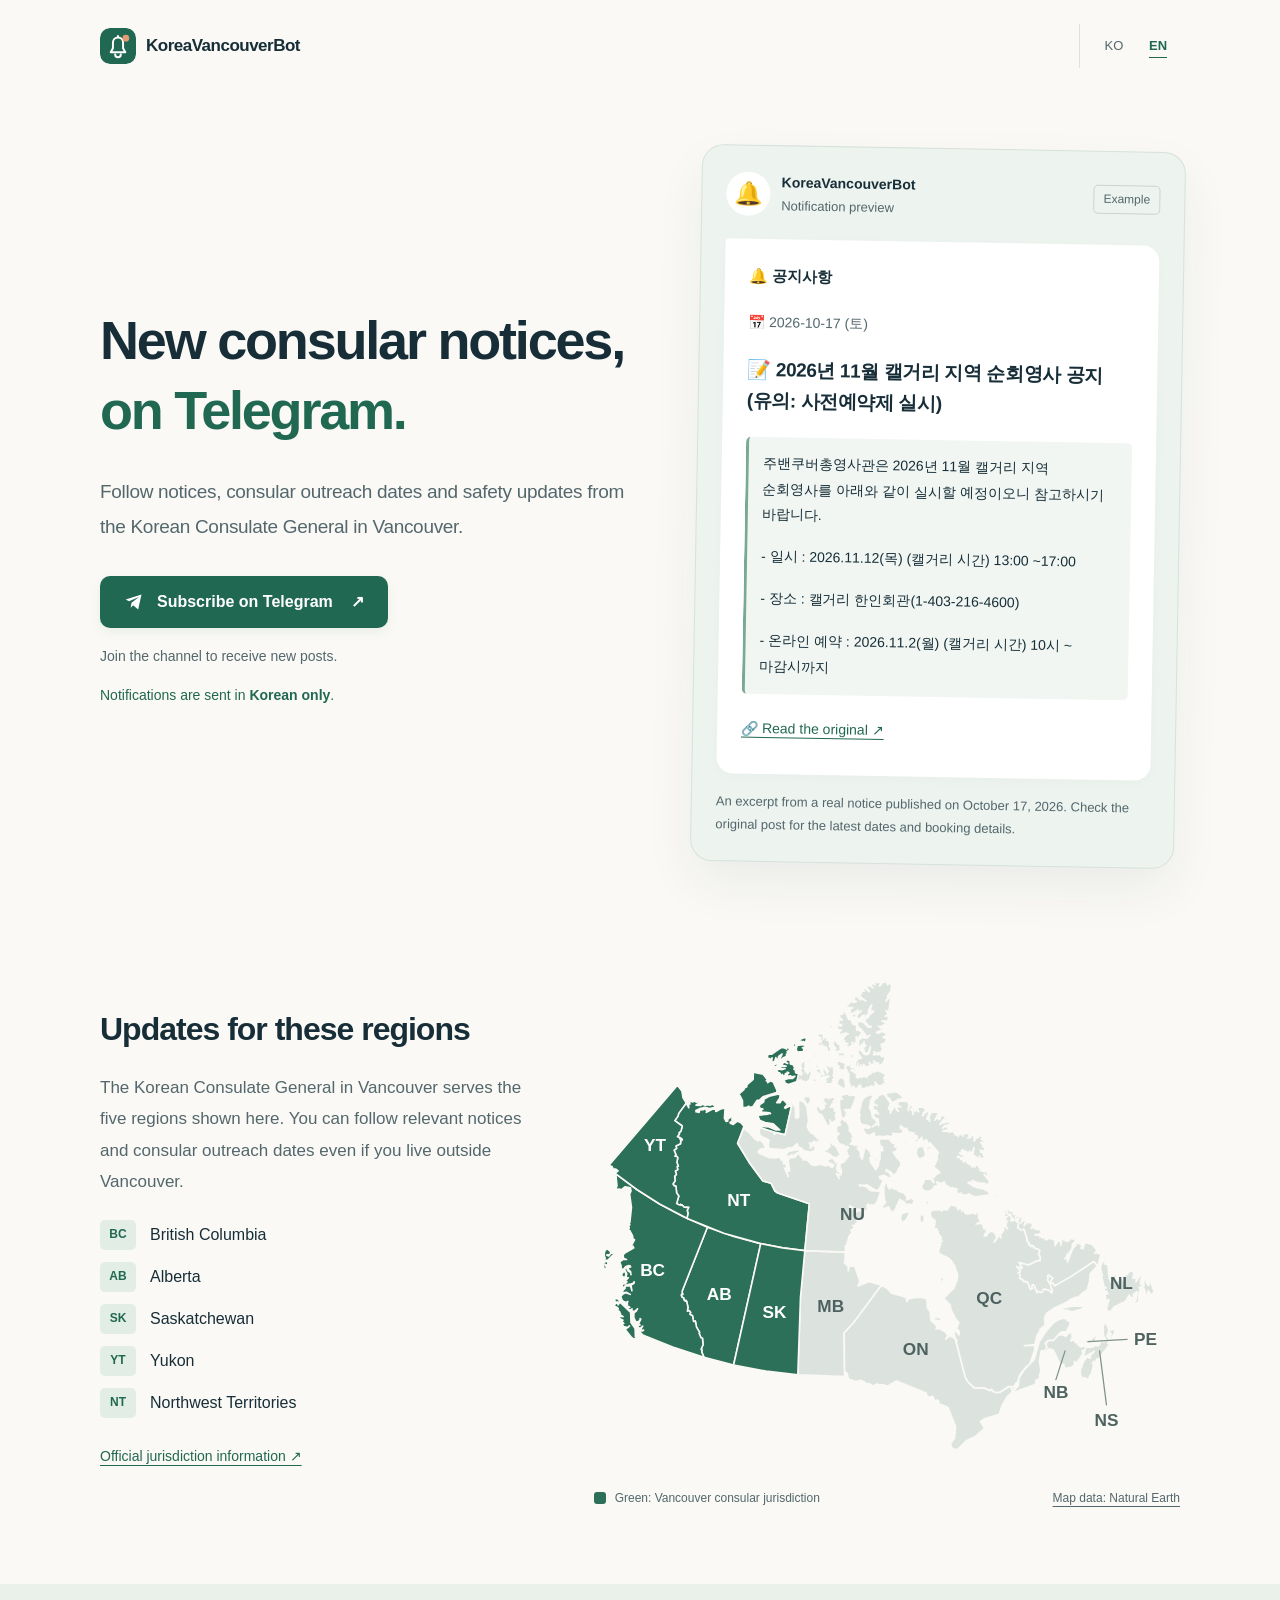
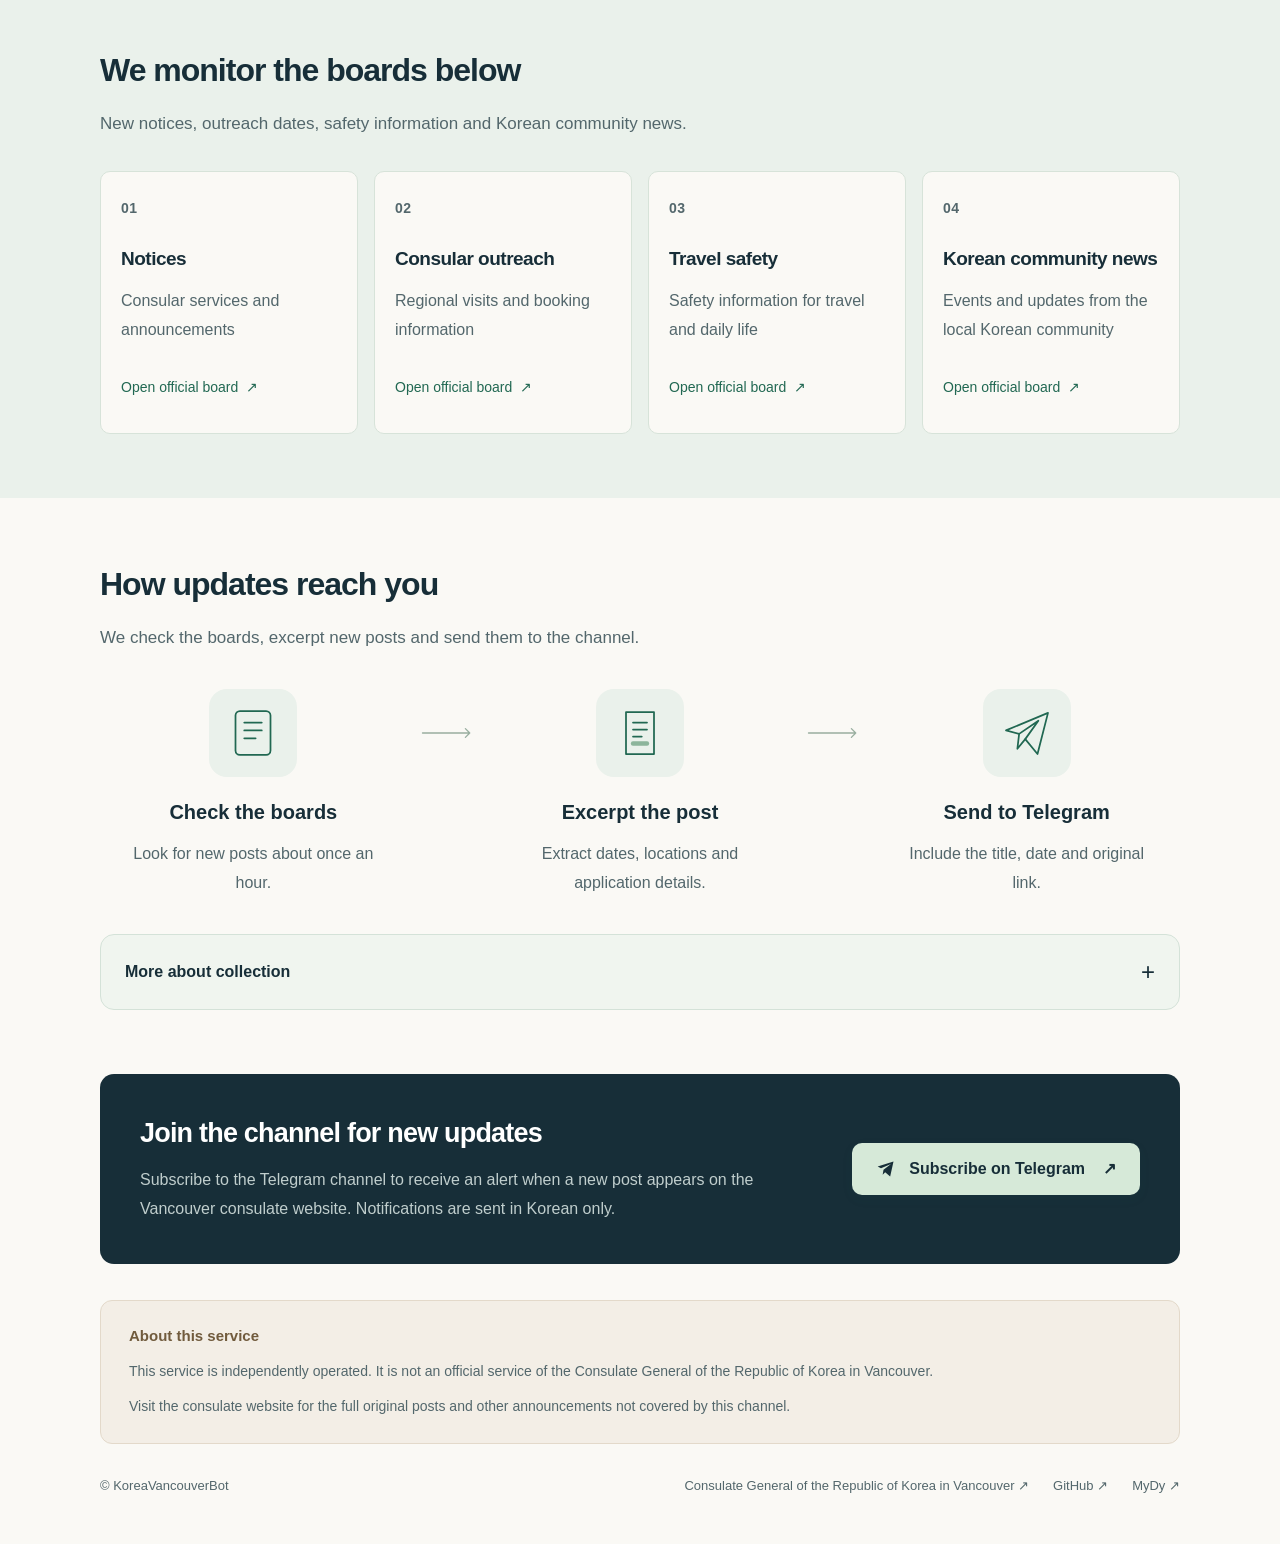
==== site/en/index.html @ 0f6793bf "Detect edited notices and publish bilingual site refresh" ====
<!doctype html>
<html lang="en">
<head>
  <meta charset="utf-8">
  <meta name="viewport" content="width=device-width, initial-scale=1">
  <meta name="theme-color" content="#faf9f5">
  <title>Korean Consulate Updates on Telegram | KoreaVancouverBot</title>
  <meta name="description" content="Follow new notices, consular outreach dates, safety updates and community news from the Korean Consulate General in Vancouver. Telegram notifications are available in Korean only.">
  <meta name="robots" content="index, follow, max-image-preview:large">
  <link rel="canonical" href="https://korvanbot.mydy.kr/en/">
  <link rel="alternate" hreflang="ko" href="https://korvanbot.mydy.kr/">
  <link rel="alternate" hreflang="en" href="https://korvanbot.mydy.kr/en/">
  <link rel="alternate" hreflang="x-default" href="https://korvanbot.mydy.kr/">
  <meta property="og:title" content="Korean Consulate Updates on Telegram | KoreaVancouverBot">
  <meta property="og:description" content="Follow new notices, consular outreach dates, safety updates and community news from the Korean Consulate General in Vancouver. Telegram notifications are available in Korean only.">
  <meta property="og:type" content="website">
  <meta property="og:site_name" content="KoreaVancouverBot">
  <meta property="og:locale" content="en_CA">
  <meta property="og:locale:alternate" content="ko_KR">
  <meta property="og:url" content="https://korvanbot.mydy.kr/en/">
  <meta property="og:image" content="https://korvanbot.mydy.kr/og.png">
  <meta property="og:image:secure_url" content="https://korvanbot.mydy.kr/og.png">
  <meta property="og:image:type" content="image/png">
  <meta property="og:image:width" content="1200">
  <meta property="og:image:height" content="630">
  <meta property="og:image:alt" content="KoreaVancouverBot — Telegram updates from the Korean Consulate General in Vancouver">
  <meta name="twitter:card" content="summary_large_image">
  <meta name="twitter:title" content="Korean Consulate Updates on Telegram | KoreaVancouverBot">
  <meta name="twitter:description" content="Follow new notices, consular outreach dates, safety updates and community news from the Korean Consulate General in Vancouver. Telegram notifications are available in Korean only.">
  <meta name="twitter:image" content="https://korvanbot.mydy.kr/og.png">
  <meta name="twitter:image:alt" content="KoreaVancouverBot Telegram notifications">
  <link rel="icon" href="../icon.svg" type="image/svg+xml">
  <script src="../site.js"></script>
  <link rel="stylesheet" href="../style.css">
  <script type="application/ld+json">{"@context": "https://schema.org", "@graph": [{"@type": "WebSite", "@id": "https://korvanbot.mydy.kr/#website", "url": "https://korvanbot.mydy.kr/", "name": "KoreaVancouverBot", "inLanguage": ["ko", "en"]}, {"@type": "WebPage", "@id": "https://korvanbot.mydy.kr/en/#webpage", "url": "https://korvanbot.mydy.kr/en/", "name": "Korean Consulate Updates on Telegram | KoreaVancouverBot", "description": "Follow new notices, consular outreach dates, safety updates and community news from the Korean Consulate General in Vancouver. Telegram notifications are available in Korean only.", "inLanguage": "en", "isPartOf": {"@id": "https://korvanbot.mydy.kr/#website"}, "primaryImageOfPage": {"@type": "ImageObject", "url": "https://korvanbot.mydy.kr/og.png", "width": 1200, "height": 630}}]}</script>
</head>
<body>
  <a class="skip" href="#main">Skip to content</a>
  <header class="header wrap"><a class="brand" href="#main"><img src="../icon.svg" alt="" width="36" height="36">KoreaVancouverBot</a><div class="language-switch" role="group" aria-label="Choose a language"><a href="../?lang=ko" lang="ko" hreflang="ko" aria-label="한국어" >KO</a><a href="../en/?lang=en" lang="en" hreflang="en" aria-label="English" aria-current="page">EN</a></div></header>
  <main id="main">
    <section class="hero wrap" aria-labelledby="hero-title">
      <div class="hero-copy"><h1 id="hero-title">New consular notices,<br><span>on Telegram.</span></h1><p class="lead">Follow notices, consular outreach dates and safety updates from the Korean Consulate General in Vancouver.</p><a class="button" href="https://t.me/korea_vancouver"><svg viewBox="0 0 24 24" aria-hidden="true"><path d="m21 3-4 18-6-5-3 3 1-6 9-7-12 5-4-2Z"/></svg>Subscribe on Telegram <span aria-hidden="true">↗</span></a><p class="small">Join the channel to receive new posts.</p><p class="language-note">Notifications are sent in <strong>Korean only</strong>.</p></div>
      <div class="preview-shell"><div class="preview-heading"><span class="channel-icon" aria-hidden="true">🔔</span><div><strong>KoreaVancouverBot</strong><span>Notification preview</span></div><span class="example-label">Example</span></div><article class="message" lang="ko" aria-label="한국어 알림 예시">
          <p class="board-label">🔔 공지사항</p><p class="message-date">📅 2026-10-17 (토)</p>
          <h2>📝 2026년 11월 캘거리 지역 순회영사 공지 (유의: 사전예약제 실시)</h2>
          <blockquote><p>주밴쿠버총영사관은 2026년 11월 캘거리 지역 순회영사를 아래와 같이 실시할 예정이오니 참고하시기 바랍니다.</p><p>- 일시 : 2026.11.12(목) (캘거리 시간) 13:00 ~17:00</p><p>- 장소 : 캘거리 한인회관(1-403-216-4600)</p><p>- 온라인 예약 : 2026.11.2(월) (캘거리 시간) 10시 ~ 마감시까지</p></blockquote>
          <a class="example-link" lang="en" href="https://www.mofa.go.kr/ca-vancouver-ko/brd/m_4585/view.do?seq=1347776&amp;page=1" target="_blank" rel="noopener noreferrer">🔗 Read the original ↗</a>
        </article><p class="preview-note">An excerpt from a real notice published on October 17, 2026. Check the original post for the latest dates and booking details.</p></div>
    </section>
    <section class="coverage wrap reveal" id="coverage" aria-labelledby="coverage-title"><div class="coverage-copy"><h2 id="coverage-title">Updates for these regions</h2><p>The Korean Consulate General in Vancouver serves the five regions shown here. You can follow relevant notices and consular outreach dates even if you live outside Vancouver.</p><ul class="region-list"><li><span class="region-code">BC</span><span>British Columbia</span></li><li><span class="region-code">AB</span><span>Alberta</span></li><li><span class="region-code">SK</span><span>Saskatchewan</span></li><li><span class="region-code">YT</span><span>Yukon</span></li><li><span class="region-code">NT</span><span>Northwest Territories</span></li></ul><a class="inline-link" href="https://www.mofa.go.kr/ca-ko/wpge/m_5340/contents.do" target="_blank" rel="noopener noreferrer">Official jurisdiction information ↗</a></div><figure class="coverage-map"><img src="canada-jurisdiction.svg" width="510" height="438" alt="Map of Canada highlighting British Columbia, Alberta, Saskatchewan, Yukon and Northwest Territories in green: the jurisdiction of the Korean Consulate General in Vancouver." loading="lazy"><figcaption><span class="map-legend"><span aria-hidden="true"></span>Green: Vancouver consular jurisdiction</span><a href="https://www.naturalearthdata.com/" target="_blank" rel="noopener noreferrer">Map data: Natural Earth</a></figcaption></figure></section>
    <section class="boards-section" id="boards" aria-labelledby="boards-title"><div class="wrap"><div class="section-heading"><h2 id="boards-title">We monitor the boards below</h2><p>New notices, outreach dates, safety information and Korean community news.</p></div><div class="board-grid"><a class="board-card reveal" href="https://www.mofa.go.kr/ca-vancouver-ko/brd/m_4585/list.do" target="_blank" rel="noopener noreferrer"><span class="card-number" aria-hidden="true">01</span><h3>Notices</h3><p>Consular services and announcements</p><span class="source-label">Open official board <span aria-hidden="true">↗</span></span></a><a class="board-card reveal" href="https://www.mofa.go.kr/ca-vancouver-ko/brd/m_20174/list.do" target="_blank" rel="noopener noreferrer"><span class="card-number" aria-hidden="true">02</span><h3>Consular outreach</h3><p>Regional visits and booking information</p><span class="source-label">Open official board <span aria-hidden="true">↗</span></span></a><a class="board-card reveal" href="https://www.mofa.go.kr/ca-vancouver-ko/brd/m_27536/list.do" target="_blank" rel="noopener noreferrer"><span class="card-number" aria-hidden="true">03</span><h3>Travel safety</h3><p>Safety information for travel and daily life</p><span class="source-label">Open official board <span aria-hidden="true">↗</span></span></a><a class="board-card reveal" href="https://www.mofa.go.kr/ca-vancouver-ko/brd/m_24795/list.do" target="_blank" rel="noopener noreferrer"><span class="card-number" aria-hidden="true">04</span><h3>Korean community news</h3><p>Events and updates from the local Korean community</p><span class="source-label">Open official board <span aria-hidden="true">↗</span></span></a></div></div></section>
    <section class="how wrap reveal" aria-labelledby="how-title"><div class="section-heading"><h2 id="how-title">How updates reach you</h2><p>We check the boards, excerpt new posts and send them to the channel.</p></div><div class="process-track"><article class="flow-step"><svg viewBox="0 0 64 64" aria-hidden="true"><rect x="12" y="7" width="40" height="50" rx="5"/><path d="M22 20h20M22 29h20M22 38h13"/></svg><h3>Check the boards</h3><p>Look for new posts about once an hour.</p></article><div class="flow-connector" aria-hidden="true"><svg viewBox="0 0 64 20"><path d="M4 10h54m-5-5 5 5-5 5"/><circle class="flow-bead" cx="4" cy="10" r="3"/></svg></div><article class="flow-step"><svg viewBox="0 0 64 64" aria-hidden="true"><path d="M16 8h32v48H16zM24 20h16M24 28h16M24 36h10"/><path class="highlight-stroke" d="M24 44h16"/></svg><h3>Excerpt the post</h3><p>Extract dates, locations and application details.</p></article><div class="flow-connector" aria-hidden="true"><svg viewBox="0 0 64 20"><path d="M4 10h54m-5-5 5 5-5 5"/><circle class="flow-bead" cx="4" cy="10" r="3"/></svg></div><article class="flow-step"><svg viewBox="0 0 64 64" aria-hidden="true"><path d="m8 29 48-20-12 47-14-17-9 11 2-17Z"/><path d="m23 33 22-15-15 21"/></svg><h3>Send to Telegram</h3><p>Include the title, date and original link.</p></article></div><details class="technical-details"><summary>More about collection<span aria-hidden="true">+</span></summary><div class="technical-content"><div class="collection-overview"><section><span class="detail-label">Sources</span><h3>Official boards and RSS</h3><p>We check the three most recent pages of each board and also read the Notices RSS feed to find new posts.</p></section><section><span class="detail-label">Notification content</span><h3>Up to 320 characters from the original</h3><p>We excerpt the opening paragraph and details about dates, locations and applications. If those details are absent, we use the first two paragraphs. We do not rewrite the content with AI.</p></section></div><section class="source-panel"><h3>Pages we read</h3><p>We find new posts at the addresses below, then read each post’s original page.</p><ul class="source-list"><li><span class="source-type">HTML</span><a href="https://overseas.mofa.go.kr/ca-vancouver-ko/brd/m_4585/list.do" target="_blank" rel="noopener noreferrer"><strong>Notices <span aria-hidden="true">↗</span></strong><span class="source-url">https://overseas.mofa.go.kr/ca-vancouver-ko/brd/m_4585/list.do</span></a></li><li><span class="source-type">HTML</span><a href="https://overseas.mofa.go.kr/ca-vancouver-ko/brd/m_20174/list.do" target="_blank" rel="noopener noreferrer"><strong>Consular outreach <span aria-hidden="true">↗</span></strong><span class="source-url">https://overseas.mofa.go.kr/ca-vancouver-ko/brd/m_20174/list.do</span></a></li><li><span class="source-type">HTML</span><a href="https://overseas.mofa.go.kr/ca-vancouver-ko/brd/m_27536/list.do" target="_blank" rel="noopener noreferrer"><strong>Travel safety <span aria-hidden="true">↗</span></strong><span class="source-url">https://overseas.mofa.go.kr/ca-vancouver-ko/brd/m_27536/list.do</span></a></li><li><span class="source-type">HTML</span><a href="https://overseas.mofa.go.kr/ca-vancouver-ko/brd/m_24795/list.do" target="_blank" rel="noopener noreferrer"><strong>Korean community news <span aria-hidden="true">↗</span></strong><span class="source-url">https://overseas.mofa.go.kr/ca-vancouver-ko/brd/m_24795/list.do</span></a></li><li><span class="source-type">RSS</span><a href="https://overseas.mofa.go.kr/ca-vancouver-ko/brd/rss.do?brdId=4004" target="_blank" rel="noopener noreferrer"><strong>Notices RSS <span aria-hidden="true">↗</span></strong><span class="source-url">https://overseas.mofa.go.kr/ca-vancouver-ko/brd/rss.do?brdId=4004</span></a></li></ul><p class="source-footnote">Original post URL format: <code>…/brd/boardID/view.do?seq=postID</code></p></section><section class="delivery-notes"><h3>About your notifications</h3><dl><div><dt>New and edited posts</dt><dd>Existing posts are not sent when monitoring begins. We then notify you of new posts and send a separate “📝 게시글 수정” alert when a title or body changes. The first edit check saves the current content as a baseline.</dd></div><div><dt>If something fails</dt><dd>If we cannot collect a post or send an alert, we try again during the next monitoring cycle.</dd></div><div><dt>Check frequency</dt><dd>We wait 60 minutes after completing each check. Posts in the recent lists are checked for edits every cycle; saved posts outside those lists are checked once a day. Notifications may arrive after the original publication time. Connection failures or changes to the official website can delay alerts or cause missed posts.</dd></div><div><dt>Images and attachments</dt><dd>We do not read text inside images or attached PDF/document files. We cannot detect file content replaced at the same URL or changes in the separate attachments section. For image-only posts, we send a reminder to open the original. Please check the original for full details.</dd></div></dl></section><a class="inline-link" href="https://github.com/yoobato/mydy-korvanbot" target="_blank" rel="noopener noreferrer">View the code and documentation ↗</a></div></details></section>
    <section class="cta wrap"><div><h2>Join the channel for new updates</h2><p>Subscribe to the Telegram channel to receive an alert when a new post appears on the Vancouver consulate website. Notifications are sent in Korean only.</p></div><a class="button" href="https://t.me/korea_vancouver"><svg viewBox="0 0 24 24" aria-hidden="true"><path d="m21 3-4 18-6-5-3 3 1-6 9-7-12 5-4-2Z"/></svg>Subscribe on Telegram <span aria-hidden="true">↗</span></a></section>
  </main>
  <footer class="wrap"><aside class="service-disclaimer" aria-labelledby="service-notice-title"><h2 id="service-notice-title">About this service</h2><p>This service is independently operated. It is not an official service of the Consulate General of the Republic of Korea in Vancouver.</p><p>Visit the consulate website for the full original posts and other announcements not covered by this channel.</p></aside><div class="footer-bottom"><p>© KoreaVancouverBot</p><nav aria-label="Related links"><a href="https://www.mofa.go.kr/ca-vancouver-ko/index.do" target="_blank" rel="noopener noreferrer">Consulate General of the Republic of Korea in <span class="link-tail">Vancouver <span aria-hidden="true">↗</span></span></a><a href="https://github.com/yoobato/mydy-korvanbot" target="_blank" rel="noopener noreferrer">GitHub <span aria-hidden="true">↗</span></a><a href="https://mydy.kr/" target="_blank" rel="noopener noreferrer">MyDy <span aria-hidden="true">↗</span></a></nav></div></footer>
</body>
</html>
---- site/style.css ----
:root {
  color-scheme: light;
  --ink: #172e38;
  --muted: #53676c;
  --paper: #faf9f5;
  --green: #216852;
  --line: #dce2dd;
  --mint: #eaf1eb;
}
* { box-sizing: border-box; }
html { scroll-behavior: smooth; scroll-padding-top: 28px; }
body { margin: 0; background: var(--paper); color: var(--ink); font-family: -apple-system, BlinkMacSystemFont, "Apple SD Gothic Neo", "Segoe UI", sans-serif; font-size: 17px; line-height: 1.75; word-break: keep-all; -webkit-font-smoothing: antialiased; }
a { color: inherit; text-underline-offset: 4px; }
a:focus-visible, summary:focus-visible { outline: 3px solid #247d62; outline-offset: 5px; }
.wrap { max-width: 1160px; margin-inline: auto; padding-inline: 40px; }
.skip { position: absolute; top: -100px; left: 16px; z-index: 10; background: #fff; padding: 12px; }
.skip:focus { top: 12px; }
.header { display: grid; grid-template-columns: 1fr auto; gap: 24px; align-items: center; padding-block: 24px; }
.brand { display: inline-flex; align-items: center; gap: 10px; min-height: 44px; text-decoration: none; font-size: 17px; font-weight: 700; letter-spacing: -.5px; }
.brand img { border-radius: 10px; }
.language-switch { display: flex; align-items: center; border-left: 1px solid var(--line); padding-left: 12px; }
.language-switch a { display: inline-flex; align-items: center; justify-content: center; min-width: 44px; min-height: 44px; font-size: 13px; font-weight: 500; text-decoration: none; color: var(--muted); }
.language-switch a[aria-current] { color: var(--green); text-decoration: underline; text-underline-offset: 7px; font-weight: 700; }
.language-switch a:hover { text-decoration: underline; }
.hero { display: grid; grid-template-columns: 1.1fr 1fr; gap: 64px; align-items: center; padding-top: 56px; padding-bottom: 72px; }
h1 { font-size: clamp(42px, 4.5vw, 54px); letter-spacing: -2.2px; line-height: 1.3; margin: 0 0 28px; font-weight: 750; }
h1 span { color: var(--green); }
.lead { font-size: 19px; line-height: 1.85; color: var(--muted); margin: 0 0 32px; letter-spacing: -.3px; }
.button { display: inline-flex; align-items: center; justify-content: center; min-height: 52px; gap: 13px; background: var(--green); color: #fff; border-radius: 10px; padding: 14px 24px; text-decoration: none; font-size: 16px; line-height: 1.5; font-weight: 650; box-shadow: 0 4px 12px #21685212; transition: background .2s, transform .2s; }
.button:hover { background: #174e3d; transform: translateY(-2px); }
.button svg { width: 20px; height: 20px; fill: #fff; flex-shrink: 0; }
.button > span { margin-left: 5px; }
.small { color: var(--muted); font-size: 14px; line-height: 1.8; margin: 16px 0 0; }
.language-note { color: var(--green); font-size: 14px; margin: 14px 0 0; }
.preview-shell { border: 1px solid #d6e2db; background: #edf3ee; border-radius: 22px; padding: 24px; box-shadow: 0 22px 50px #172e3810; transform: rotate(1deg); }
.preview-heading { display: flex; align-items: center; gap: 11px; margin-bottom: 22px; font-size: 14px; }
.channel-icon { display: grid; place-items: center; width: 44px; height: 44px; border-radius: 50%; background: #fff; font-size: 23px; flex-shrink: 0; }
.preview-heading strong { display: block; font-size: 14px; font-weight: 650; }
.preview-heading div > span { display: block; color: var(--muted); font-size: 13px; }
.example-label { margin-left: auto; border: 1px solid #c9d6cd; padding: 3px 9px; border-radius: 5px; color: var(--muted); font-size: 12px; white-space: nowrap; }
.message { background: #fff; border-radius: 4px 16px 16px 16px; padding: 24px; box-shadow: 0 3px 12px #172e3806; }
.message p { margin: 0; }
.board-label { font-size: 15px; font-weight: 700; }
.message .message-date { font-size: 14px; color: var(--muted); margin-top: 20px; }
.message h2 { font-size: 19px; line-height: 1.65; letter-spacing: -.4px; margin: 20px 0; }
.message blockquote { border-left: 3px solid #79a894; background: #f1f6f2; border-radius: 5px; padding: 14px; margin: 0 0 12px; font-size: 14px; line-height: 1.85; overflow-wrap: anywhere; }
.message blockquote p + p { margin-top: 16px; }
.example-link { display: inline-flex; align-items: center; min-height: 44px; font-size: 14px; color: var(--green); }
.preview-note { font-size: 13px; color: var(--muted); line-height: 1.8; margin: 16px 0 0; }
h2 { font-size: 32px; line-height: 1.4; font-weight: 700; letter-spacing: -1px; }
.inline-link { display: inline-flex; align-items: center; min-height: 44px; font-size: 14px; color: var(--green); }
.coverage { display: grid; grid-template-columns: .95fr 1.25fr; gap: 48px; align-items: center; padding-top: 28px; padding-bottom: 64px; }
.coverage h2 { margin: 0 0 20px; }
.coverage-copy > p { margin: 0 0 22px; font-size: 17px; color: var(--muted); line-height: 1.85; }
.region-list { display: grid; grid-template-columns: 1fr; gap: 12px; list-style: none; padding: 0; margin: 0 0 16px; }
.region-list li { display: flex; align-items: center; gap: 14px; font-size: 16px; }
.region-code { display: inline-flex; align-items: center; justify-content: center; width: 36px; min-height: 30px; flex-shrink: 0; border-radius: 5px; background: #e2eee5; color: var(--green); font-size: 12px; font-weight: 700; }
.coverage-map { margin: 0; min-width: 0; }
.coverage-map img { width: 100%; height: auto; display: block; }
.coverage-map figcaption { display: flex; flex-wrap: wrap; align-items: center; justify-content: space-between; gap: 8px 16px; padding-top: 8px; color: var(--muted); font-size: 12px; }
.coverage-map figcaption a { display: inline-flex; align-items: center; min-height: 44px; }
.map-legend { display: inline-flex; align-items: center; gap: 9px; }
.map-legend > span { display: inline-block; width: 12px; height: 12px; border-radius: 3px; background: #2d7059; }
.boards-section { background: var(--mint); padding-block: 64px; }
.section-heading h2 { margin: 0 0 16px; }
.section-heading > p { font-size: 17px; color: var(--muted); margin: 0; }
.board-grid { display: grid; grid-template-columns: repeat(4, minmax(0, 1fr)); gap: 16px; margin-top: 32px; }
.board-card { padding: 24px 20px; background: var(--paper); border: 1px solid #d7e3d9; border-radius: 10px; text-decoration: none; display: flex; flex-direction: column; min-width: 0; transition: transform .2s, border-color .2s; }
.board-card:hover { transform: translateY(-3px); border-color: #7fa58d; }
.card-number { font-size: 14px; letter-spacing: .5px; font-weight: 600; color: var(--muted); }
.board-card h3 { font-size: 19px; font-weight: 650; margin: 24px 0 12px; letter-spacing: -.5px; line-height: 1.55; }
.board-card p { font-size: 16px; color: var(--muted); line-height: 1.85; margin: 0 0 20px; }
.source-label { display: inline-flex; align-items: center; gap: 8px; min-height: 44px; color: var(--green); font-size: 14px; margin-top: auto; }
.how { padding-top: 64px; padding-bottom: 64px; }
.process-track { display: grid; grid-template-columns: 1fr 56px 1fr 56px 1fr; gap: 12px; align-items: start; margin-top: 36px; }
.flow-step { text-align: center; min-width: 0; }
.flow-step > svg { display: block; width: 88px; height: 88px; padding: 16px; border-radius: 18px; background: var(--mint); margin: 0 auto 20px; fill: none; stroke: var(--green); stroke-width: 2; stroke-linecap: round; stroke-linejoin: round; }
.highlight-stroke { stroke-width: 5; stroke: #8cb59b; }
.flow-step h3 { margin: 0 0 12px; font-size: 20px; line-height: 1.5; font-weight: 650; }
.flow-step p { margin: 0 auto; max-width: 260px; color: var(--muted); font-size: 16px; line-height: 1.85; }
.flow-connector { padding-top: 34px; }
.flow-connector svg { display: block; width: 56px; height: 20px; fill: none; stroke: #99afa0; stroke-width: 1.5; stroke-linecap: round; stroke-linejoin: round; }
.flow-bead { fill: var(--green); stroke: none; opacity: 0; }
.how.is-visible .flow-bead { animation: carry 1.6s ease-in-out 2; }
.how.is-visible .flow-connector:nth-child(4) .flow-bead { animation-delay: .5s; }
@keyframes carry { 0% { opacity: 0; transform: translateX(0); } 15% { opacity: 1; } 85% { opacity: 1; } 100% { opacity: 0; transform: translateX(50px); } }
.technical-details { margin-top: 36px; border: 1px solid #d4e2d8; border-radius: 14px; background: #f0f5ef; }
summary { display: flex; align-items: center; justify-content: space-between; gap: 24px; min-height: 64px; padding: 16px 24px; font-size: 16px; font-weight: 600; cursor: pointer; list-style: none; border-radius: 14px; }
summary:hover { background: #e7efe5; }
summary:focus-visible { outline-offset: 3px; }
summary::-webkit-details-marker { display: none; }
summary > span { font-size: 24px; font-weight: 300; transition: transform .24s ease; }
details[open] summary > span { transform: rotate(45deg); }
details[open].technical-details > summary { border-radius: 14px 14px 0 0; }
.technical-content { padding: 8px 24px 24px; }
.collection-overview { display: grid; grid-template-columns: 1fr 1fr; gap: 16px; margin-bottom: 24px; }
.collection-overview > section { padding: 24px; background: var(--paper); border: 1px solid #dce6dd; border-radius: 10px; }
.detail-label { display: block; color: var(--green); font-size: 13px; font-weight: 600; margin-bottom: 10px; }
.technical-content h3 { font-size: 19px; line-height: 1.5; letter-spacing: -.4px; margin: 0 0 12px; font-weight: 650; }
.technical-content p { color: var(--muted); font-size: 16px; line-height: 1.85; margin: 0; }
.source-panel { background: #fff; border: 1px solid #dce6dd; border-radius: 10px; padding: 24px; margin-bottom: 24px; }
.source-panel > p { margin-bottom: 20px; }
.source-list { padding: 0; margin: 0; list-style: none; }
.source-list li { display: grid; grid-template-columns: 48px minmax(0, 1fr); gap: 16px; align-items: start; padding: 16px 0; border-top: 1px solid var(--line); }
.source-type { display: inline-flex; align-items: center; justify-content: center; min-height: 30px; margin-top: 3px; background: var(--mint); color: var(--green); border-radius: 5px; font-size: 12px; font-weight: 600; }
.source-list a { display: flex; flex-direction: column; min-height: 44px; gap: 5px; text-decoration: none; min-width: 0; }
.source-list strong { font-size: 16px; font-weight: 600; color: var(--ink); }
.source-list a:hover strong { color: var(--green); text-decoration: underline; text-underline-offset: 4px; }
.source-url { font-size: 13px; color: var(--muted); overflow-wrap: anywhere; word-break: break-word; line-height: 1.8; }
.source-panel .source-footnote { margin: 16px 0 0; padding-top: 16px; border-top: 1px solid var(--line); font-size: 13px; }
.source-footnote code { display: inline; font-size: 12px; overflow-wrap: anywhere; word-break: break-word; }
.delivery-notes { padding: 0 8px; }
.delivery-notes dl { margin: 0; }
.delivery-notes dl > div { display: grid; grid-template-columns: 150px minmax(0, 1fr); gap: 24px; padding-block: 18px; border-bottom: 1px solid #d9e5db; }
.delivery-notes dl > div:last-child { border-bottom: 0; }
.delivery-notes dt { font-size: 15px; font-weight: 600; line-height: 1.85; }
.delivery-notes dd { margin: 0; color: var(--muted); font-size: 15px; line-height: 1.85; }
.technical-content > .inline-link { margin: 12px 8px 0; }
.cta { display: flex; align-items: center; justify-content: space-between; gap: 32px; background: var(--ink); border-radius: 14px; color: #fff; padding-block: 40px; max-width: 1080px; }
.cta h2 { font-size: 27px; line-height: 1.45; letter-spacing: -.8px; margin: 0 0 12px; }
.cta p { color: #c0cecd; font-size: 16px; line-height: 1.85; margin: 0; }
.cta .button { background: #d6e9d8; color: var(--ink); flex-shrink: 0; }
.cta .button:hover { background: #e7f3e9; }
.cta .button svg { fill: var(--ink); }
footer { display: block; padding-block: 36px; color: var(--muted); }
.service-disclaimer { padding: 24px 28px; background: #f3eee6; border: 1px solid #e3d9ca; border-radius: 12px; }
.service-disclaimer h2 { margin: 0 0 12px; color: #715b3d; font-size: 15px; letter-spacing: 0; font-weight: 650; }
.service-disclaimer p { margin: 0; max-width: 960px; font-size: 14px; line-height: 1.9; }
.service-disclaimer p + p { margin-top: 8px; }
.footer-bottom { display: flex; align-items: center; justify-content: space-between; gap: 24px; margin-top: 20px; }
.footer-bottom > p { font-size: 13px; margin: 0; }
footer nav { display: flex; flex-wrap: wrap; gap: 8px 24px; justify-content: flex-end; }
footer nav a { display: inline-block; min-height: 44px; padding-block: 10px; font-size: 13px; line-height: 1.8; text-decoration: none; }
.link-tail { white-space: nowrap; }
footer nav a:hover { text-decoration: underline; }
.enhanced-motion .reveal { transition: opacity .6s ease, transform .6s ease; }
.enhanced-motion .reveal:not(.is-visible) { opacity: 0; transform: translateY(16px); }
.enhanced-motion .board-card.is-visible:hover { transform: translateY(-3px); }
@media (max-width: 1050px) {
  .wrap { padding-inline: 28px; }
  .header { gap: 16px; }
  .brand { font-size: 16px; }
  .hero { gap: 36px; }
  h1 { font-size: 46px; }
  .preview-shell { padding: 20px; }
  .message { padding: 20px; }
  .coverage { gap: 28px; }
  .board-grid { grid-template-columns: repeat(2, minmax(0, 1fr)); }
  .board-card { padding: 24px; }
  .board-card h3 { margin-top: 20px; }
  .cta { margin-inline: 28px; }
}
@media (max-width: 800px) {
  .header { grid-template-columns: 1fr auto; gap: 8px 16px; padding-block: 16px 8px; }
  .language-switch { grid-column: 2; grid-row: 1; }
  .hero { grid-template-columns: 1fr; gap: 40px; padding-top: 32px; padding-bottom: 52px; }
  h1 { font-size: 46px; }
  .hero-copy { max-width: 620px; }
  .lead br { display: none; }
  .preview-shell { transform: none; max-width: 550px; width: 100%; justify-self: center; }
  .coverage { grid-template-columns: 1fr; gap: 24px; padding-top: 8px; padding-bottom: 44px; }
  .region-list { grid-template-columns: repeat(2, minmax(0, 1fr)); gap: 14px 20px; }
  .coverage-map { max-width: 650px; }
  .process-track { grid-template-columns: 1fr; gap: 12px; margin-top: 28px; }
  .flow-step > svg { width: 76px; height: 76px; margin-bottom: 16px; }
  .flow-step p { max-width: 420px; }
  .flow-connector { padding-top: 0; height: 44px; display: grid; place-items: center; }
  .flow-connector svg { transform: rotate(90deg); }
  .how { padding-block: 48px; }
  .cta { flex-direction: column; align-items: flex-start; gap: 24px; }
  .footer-bottom { flex-direction: column; align-items: flex-start; gap: 8px; }
  .delivery-notes dl > div { grid-template-columns: 1fr; gap: 8px; }
  .collection-overview { grid-template-columns: 1fr; }
  footer nav { justify-content: flex-start; }
}
@media (max-width: 480px) {
  .wrap { padding-inline: 20px; }
  .brand { font-size: 15px; gap: 8px; }
  .brand img { width: 30px; height: 30px; }
  .language-switch { padding-left: 0; border-left: 0; }
  .language-switch a { min-width: 44px; }
  h1 { font-size: 40px; letter-spacing: -1.5px; }
  .lead { font-size: 18px; }
  .button { padding-inline: 20px; font-size: 16px; }
  .preview-shell { padding: 16px; }
  .preview-heading { gap: 8px; }
  .channel-icon { width: 36px; height: 36px; font-size: 20px; }
  .preview-heading strong { font-size: 13px; }
  .preview-heading div > span { font-size: 12px; }
  .example-label { padding: 3px 6px; font-size: 11px; }
  .message { padding: 20px 16px; }
  .message h2 { font-size: 18px; }
  .message blockquote { font-size: 14px; padding: 12px; }
  h2 { font-size: 28px; }
  .coverage-copy > p, .section-heading > p { font-size: 16px; }
  .region-list { grid-template-columns: 1fr; }
  .coverage-map figcaption { font-size: 12px; }
  .technical-details > summary { padding-inline: 16px; }
  .technical-content { padding-inline: 16px; }
  .collection-overview > section, .source-panel { padding: 20px 16px; }
  .source-list li { grid-template-columns: 40px minmax(0, 1fr); gap: 12px; }
  .delivery-notes { padding: 0; }
  .technical-content > .inline-link { margin-inline: 0; }
  .service-disclaimer { padding: 20px; }
  .service-disclaimer p { font-size: 14px; }
  footer { padding-block: 24px; }
  .footer-bottom { margin-top: 16px; gap: 4px; }
  footer nav { display: flex; width: 100%; flex-wrap: wrap; justify-content: flex-start; gap: 0 24px; }
  footer nav a:first-child { flex-basis: 100%; }
  .boards-section { padding-block: 44px; }
  .board-grid { gap: 12px; }
  .board-card { padding: 20px 16px; }
  .board-card h3 { font-size: 18px; }
  .board-card p { font-size: 15px; }
  .source-label { font-size: 13px; }
  .cta { margin-inline: 20px; padding-block: 28px; }
  .cta h2 { font-size: 24px; }
}
@media (max-width: 360px) {
  .brand { font-size: 14px; gap: 6px; }
  .header { column-gap: 4px; }
  .language-switch a { min-width: 44px; }
  h1 { font-size: 36px; }
  .board-grid { grid-template-columns: 1fr; }
  .example-label { font-size: 10px; padding-inline: 4px; }
}
@media (prefers-reduced-motion: reduce) {
  html { scroll-behavior: auto; }
  *, *::before, *::after { animation: none !important; transition: none !important; }
  .enhanced-motion .reveal { opacity: 1 !important; transform: none !important; }
}
@media (forced-colors: active) {
  .button, .region-code { border: 1px solid ButtonText; }
  .map-legend > span { border: 1px solid CanvasText; }
}
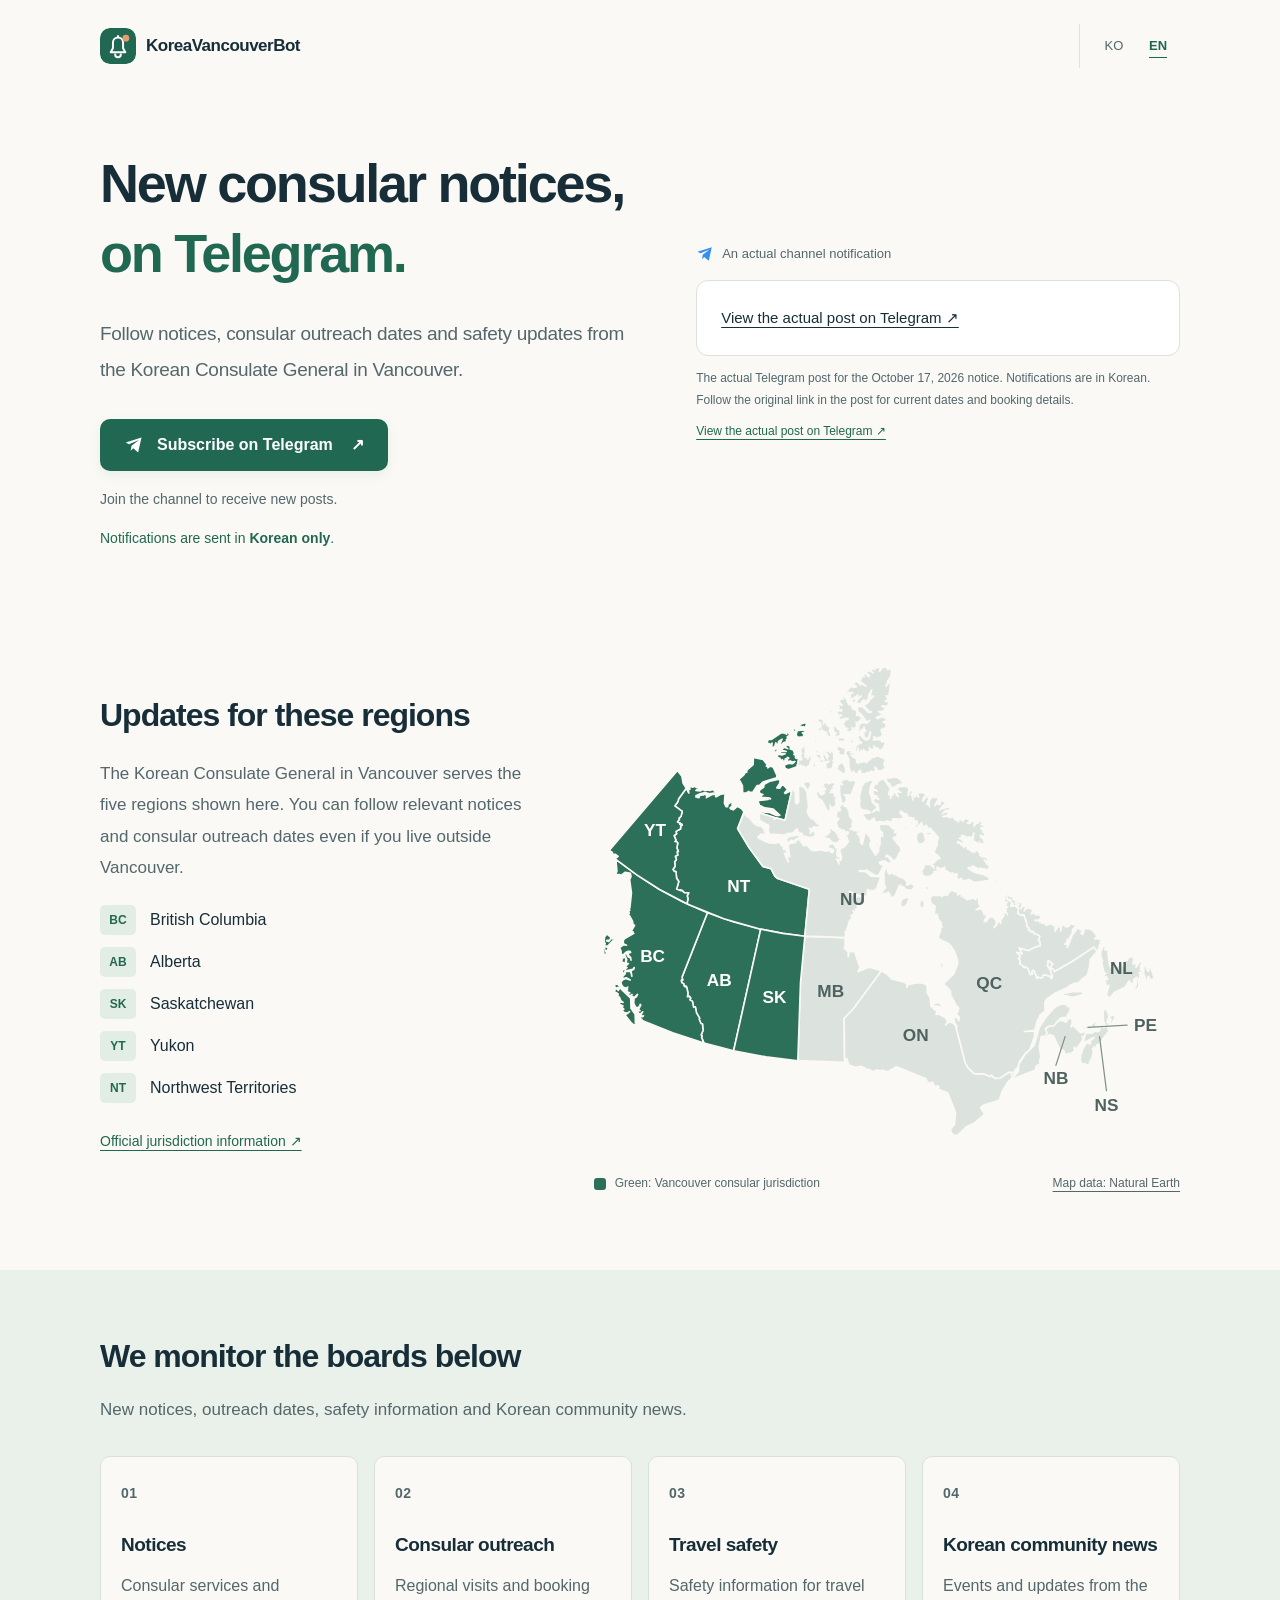
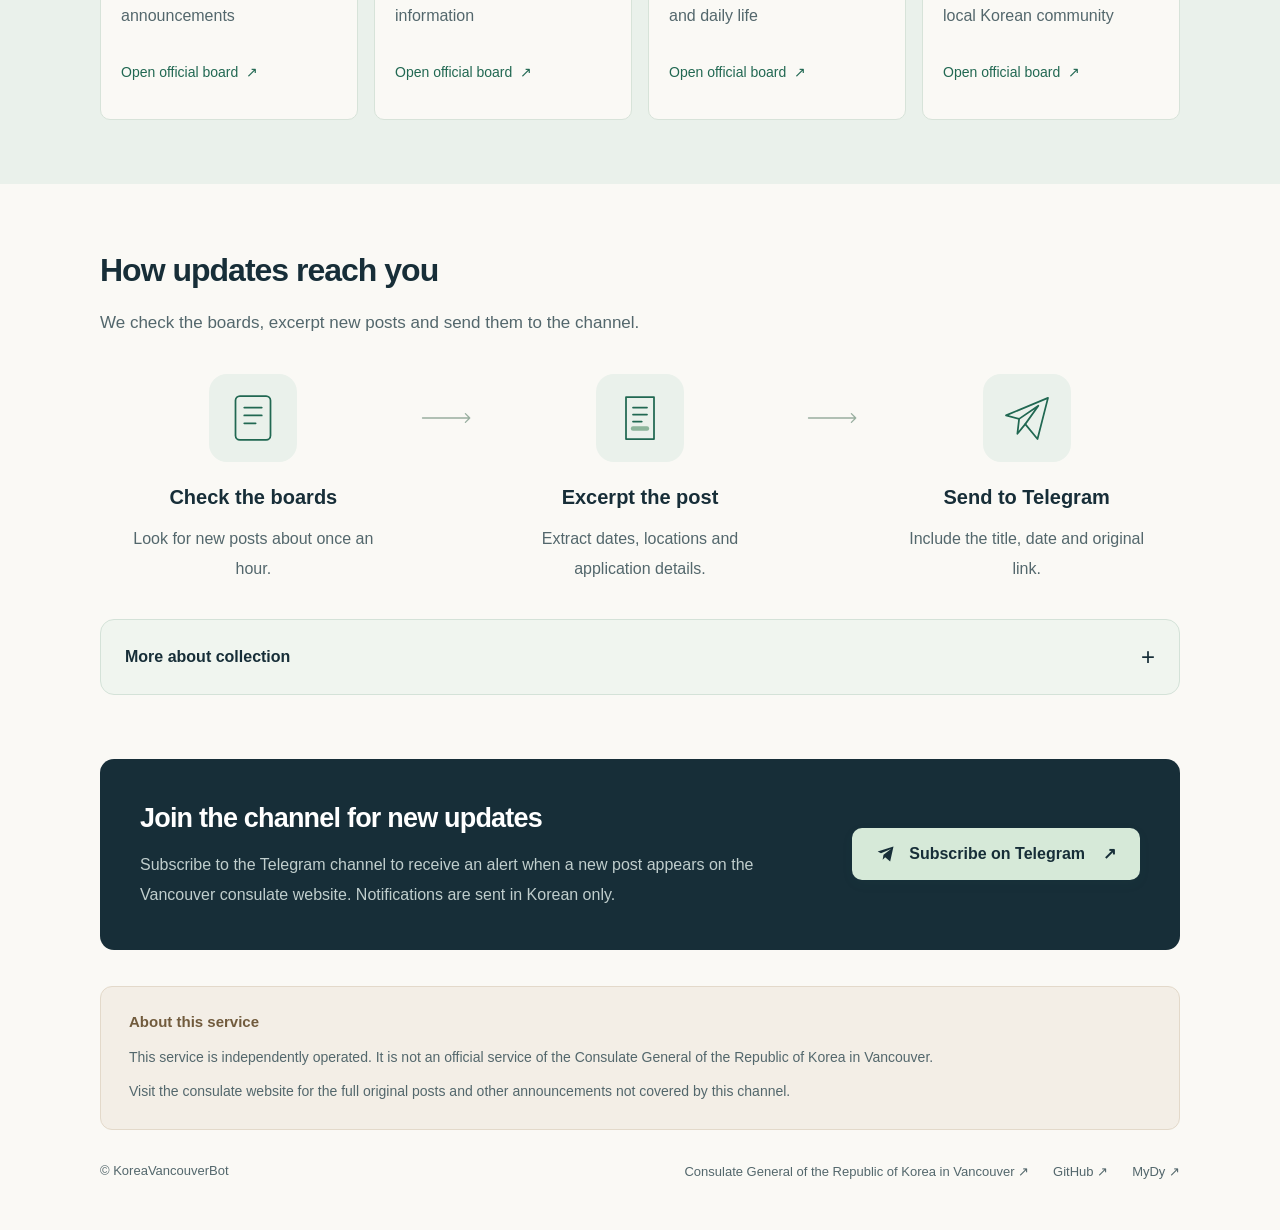
==== commit 4dd254b7: "Show an actual Telegram channel post in the landing page" ====
--- a/site/en/index.html
+++ b/site/en/index.html
@@ -40,16 +40,18 @@
   <main id="main">
     <section class="hero wrap" aria-labelledby="hero-title">
       <div class="hero-copy"><h1 id="hero-title">New consular notices,<br><span>on Telegram.</span></h1><p class="lead">Follow notices, consular outreach dates and safety updates from the Korean Consulate General in Vancouver.</p><a class="button" href="https://t.me/korea_vancouver"><svg viewBox="0 0 24 24" aria-hidden="true"><path d="m21 3-4 18-6-5-3 3 1-6 9-7-12 5-4-2Z"/></svg>Subscribe on Telegram <span aria-hidden="true">↗</span></a><p class="small">Join the channel to receive new posts.</p><p class="language-note">Notifications are sent in <strong>Korean only</strong>.</p></div>
-      <div class="preview-shell"><div class="preview-heading"><span class="channel-icon" aria-hidden="true">🔔</span><div><strong>KoreaVancouverBot</strong><span>Notification preview</span></div><span class="example-label">Example</span></div><article class="message" lang="ko" aria-label="한국어 알림 예시">
-          <p class="board-label">🔔 공지사항</p><p class="message-date">📅 2026-10-17 (토)</p>
-          <h2>📝 2026년 11월 캘거리 지역 순회영사 공지 (유의: 사전예약제 실시)</h2>
-          <blockquote><p>주밴쿠버총영사관은 2026년 11월 캘거리 지역 순회영사를 아래와 같이 실시할 예정이오니 참고하시기 바랍니다.</p><p>- 일시 : 2026.11.12(목) (캘거리 시간) 13:00 ~17:00</p><p>- 장소 : 캘거리 한인회관(1-403-216-4600)</p><p>- 온라인 예약 : 2026.11.2(월) (캘거리 시간) 10시 ~ 마감시까지</p></blockquote>
-          <a class="example-link" lang="en" href="https://www.mofa.go.kr/ca-vancouver-ko/brd/m_4585/view.do?seq=1347776&amp;page=1" target="_blank" rel="noopener noreferrer">🔗 Read the original ↗</a>
-        </article><p class="preview-note">An excerpt from a real notice published on October 17, 2026. Check the original post for the latest dates and booking details.</p></div>
+      <figure class="telegram-preview" aria-label="An actual channel notification">
+        <p class="preview-label"><svg viewBox="0 0 24 24" aria-hidden="true"><path d="m21 3-4 18-6-5-3 3 1-6 9-7-12 5-4-2Z"/></svg>An actual channel notification</p>
+        <div class="telegram-embed" data-frame-title="An actual channel notification">
+          <blockquote class="telegram-post" data-telegram-post="korea_vancouver/42" data-width="100%" data-userpic="false"><a href="https://t.me/korea_vancouver/42" target="_blank" rel="noopener noreferrer">View the actual post on Telegram ↗</a></blockquote>
+          <script async src="https://telegram.org/js/telegram-widget.js?22"></script>
+        </div>
+        <figcaption class="preview-note">The actual Telegram post for the October 17, 2026 notice. Notifications are in Korean. Follow the original link in the post for current dates and booking details.<a href="https://t.me/korea_vancouver/42" target="_blank" rel="noopener noreferrer">View the actual post on Telegram ↗</a></figcaption>
+      </figure>
     </section>
     <section class="coverage wrap reveal" id="coverage" aria-labelledby="coverage-title"><div class="coverage-copy"><h2 id="coverage-title">Updates for these regions</h2><p>The Korean Consulate General in Vancouver serves the five regions shown here. You can follow relevant notices and consular outreach dates even if you live outside Vancouver.</p><ul class="region-list"><li><span class="region-code">BC</span><span>British Columbia</span></li><li><span class="region-code">AB</span><span>Alberta</span></li><li><span class="region-code">SK</span><span>Saskatchewan</span></li><li><span class="region-code">YT</span><span>Yukon</span></li><li><span class="region-code">NT</span><span>Northwest Territories</span></li></ul><a class="inline-link" href="https://www.mofa.go.kr/ca-ko/wpge/m_5340/contents.do" target="_blank" rel="noopener noreferrer">Official jurisdiction information ↗</a></div><figure class="coverage-map"><img src="canada-jurisdiction.svg" width="510" height="438" alt="Map of Canada highlighting British Columbia, Alberta, Saskatchewan, Yukon and Northwest Territories in green: the jurisdiction of the Korean Consulate General in Vancouver." loading="lazy"><figcaption><span class="map-legend"><span aria-hidden="true"></span>Green: Vancouver consular jurisdiction</span><a href="https://www.naturalearthdata.com/" target="_blank" rel="noopener noreferrer">Map data: Natural Earth</a></figcaption></figure></section>
     <section class="boards-section" id="boards" aria-labelledby="boards-title"><div class="wrap"><div class="section-heading"><h2 id="boards-title">We monitor the boards below</h2><p>New notices, outreach dates, safety information and Korean community news.</p></div><div class="board-grid"><a class="board-card reveal" href="https://www.mofa.go.kr/ca-vancouver-ko/brd/m_4585/list.do" target="_blank" rel="noopener noreferrer"><span class="card-number" aria-hidden="true">01</span><h3>Notices</h3><p>Consular services and announcements</p><span class="source-label">Open official board <span aria-hidden="true">↗</span></span></a><a class="board-card reveal" href="https://www.mofa.go.kr/ca-vancouver-ko/brd/m_20174/list.do" target="_blank" rel="noopener noreferrer"><span class="card-number" aria-hidden="true">02</span><h3>Consular outreach</h3><p>Regional visits and booking information</p><span class="source-label">Open official board <span aria-hidden="true">↗</span></span></a><a class="board-card reveal" href="https://www.mofa.go.kr/ca-vancouver-ko/brd/m_27536/list.do" target="_blank" rel="noopener noreferrer"><span class="card-number" aria-hidden="true">03</span><h3>Travel safety</h3><p>Safety information for travel and daily life</p><span class="source-label">Open official board <span aria-hidden="true">↗</span></span></a><a class="board-card reveal" href="https://www.mofa.go.kr/ca-vancouver-ko/brd/m_24795/list.do" target="_blank" rel="noopener noreferrer"><span class="card-number" aria-hidden="true">04</span><h3>Korean community news</h3><p>Events and updates from the local Korean community</p><span class="source-label">Open official board <span aria-hidden="true">↗</span></span></a></div></div></section>
-    <section class="how wrap reveal" aria-labelledby="how-title"><div class="section-heading"><h2 id="how-title">How updates reach you</h2><p>We check the boards, excerpt new posts and send them to the channel.</p></div><div class="process-track"><article class="flow-step"><svg viewBox="0 0 64 64" aria-hidden="true"><rect x="12" y="7" width="40" height="50" rx="5"/><path d="M22 20h20M22 29h20M22 38h13"/></svg><h3>Check the boards</h3><p>Look for new posts about once an hour.</p></article><div class="flow-connector" aria-hidden="true"><svg viewBox="0 0 64 20"><path d="M4 10h54m-5-5 5 5-5 5"/><circle class="flow-bead" cx="4" cy="10" r="3"/></svg></div><article class="flow-step"><svg viewBox="0 0 64 64" aria-hidden="true"><path d="M16 8h32v48H16zM24 20h16M24 28h16M24 36h10"/><path class="highlight-stroke" d="M24 44h16"/></svg><h3>Excerpt the post</h3><p>Extract dates, locations and application details.</p></article><div class="flow-connector" aria-hidden="true"><svg viewBox="0 0 64 20"><path d="M4 10h54m-5-5 5 5-5 5"/><circle class="flow-bead" cx="4" cy="10" r="3"/></svg></div><article class="flow-step"><svg viewBox="0 0 64 64" aria-hidden="true"><path d="m8 29 48-20-12 47-14-17-9 11 2-17Z"/><path d="m23 33 22-15-15 21"/></svg><h3>Send to Telegram</h3><p>Include the title, date and original link.</p></article></div><details class="technical-details"><summary>More about collection<span aria-hidden="true">+</span></summary><div class="technical-content"><div class="collection-overview"><section><span class="detail-label">Sources</span><h3>Official boards and RSS</h3><p>We check the three most recent pages of each board and also read the Notices RSS feed to find new posts.</p></section><section><span class="detail-label">Notification content</span><h3>Up to 320 characters from the original</h3><p>We excerpt the opening paragraph and details about dates, locations and applications. If those details are absent, we use the first two paragraphs. We do not rewrite the content with AI.</p></section></div><section class="source-panel"><h3>Pages we read</h3><p>We find new posts at the addresses below, then read each post’s original page.</p><ul class="source-list"><li><span class="source-type">HTML</span><a href="https://overseas.mofa.go.kr/ca-vancouver-ko/brd/m_4585/list.do" target="_blank" rel="noopener noreferrer"><strong>Notices <span aria-hidden="true">↗</span></strong><span class="source-url">https://overseas.mofa.go.kr/ca-vancouver-ko/brd/m_4585/list.do</span></a></li><li><span class="source-type">HTML</span><a href="https://overseas.mofa.go.kr/ca-vancouver-ko/brd/m_20174/list.do" target="_blank" rel="noopener noreferrer"><strong>Consular outreach <span aria-hidden="true">↗</span></strong><span class="source-url">https://overseas.mofa.go.kr/ca-vancouver-ko/brd/m_20174/list.do</span></a></li><li><span class="source-type">HTML</span><a href="https://overseas.mofa.go.kr/ca-vancouver-ko/brd/m_27536/list.do" target="_blank" rel="noopener noreferrer"><strong>Travel safety <span aria-hidden="true">↗</span></strong><span class="source-url">https://overseas.mofa.go.kr/ca-vancouver-ko/brd/m_27536/list.do</span></a></li><li><span class="source-type">HTML</span><a href="https://overseas.mofa.go.kr/ca-vancouver-ko/brd/m_24795/list.do" target="_blank" rel="noopener noreferrer"><strong>Korean community news <span aria-hidden="true">↗</span></strong><span class="source-url">https://overseas.mofa.go.kr/ca-vancouver-ko/brd/m_24795/list.do</span></a></li><li><span class="source-type">RSS</span><a href="https://overseas.mofa.go.kr/ca-vancouver-ko/brd/rss.do?brdId=4004" target="_blank" rel="noopener noreferrer"><strong>Notices RSS <span aria-hidden="true">↗</span></strong><span class="source-url">https://overseas.mofa.go.kr/ca-vancouver-ko/brd/rss.do?brdId=4004</span></a></li></ul><p class="source-footnote">Original post URL format: <code>…/brd/boardID/view.do?seq=postID</code></p></section><section class="delivery-notes"><h3>About your notifications</h3><dl><div><dt>New and edited posts</dt><dd>Existing posts are not sent when monitoring begins. We then notify you of new posts and send a separate “📝 게시글 수정” alert when a title or body changes. The first edit check saves the current content as a baseline.</dd></div><div><dt>If something fails</dt><dd>If we cannot collect a post or send an alert, we try again during the next monitoring cycle.</dd></div><div><dt>Check frequency</dt><dd>We wait 60 minutes after completing each check. Posts in the recent lists are checked for edits every cycle; saved posts outside those lists are checked once a day. Notifications may arrive after the original publication time. Connection failures or changes to the official website can delay alerts or cause missed posts.</dd></div><div><dt>Images and attachments</dt><dd>We do not read text inside images or attached PDF/document files. We cannot detect file content replaced at the same URL or changes in the separate attachments section. For image-only posts, we send a reminder to open the original. Please check the original for full details.</dd></div></dl></section><a class="inline-link" href="https://github.com/yoobato/mydy-korvanbot" target="_blank" rel="noopener noreferrer">View the code and documentation ↗</a></div></details></section>
+    <section class="how wrap reveal" aria-labelledby="how-title"><div class="section-heading"><h2 id="how-title">How updates reach you</h2><p>We check the boards, excerpt new posts and send them to the channel.</p></div><div class="process-track"><article class="flow-step"><svg viewBox="0 0 64 64" aria-hidden="true"><rect x="12" y="7" width="40" height="50" rx="5"/><path d="M22 20h20M22 29h20M22 38h13"/></svg><h3>Check the boards</h3><p>Look for new posts about once an hour.</p></article><div class="flow-connector" aria-hidden="true"><svg viewBox="0 0 64 20"><path d="M4 10h54m-5-5 5 5-5 5"/><circle class="flow-bead" cx="4" cy="10" r="3"/></svg></div><article class="flow-step"><svg viewBox="0 0 64 64" aria-hidden="true"><path d="M16 8h32v48H16zM24 20h16M24 28h16M24 36h10"/><path class="highlight-stroke" d="M24 44h16"/></svg><h3>Excerpt the post</h3><p>Extract dates, locations and application details.</p></article><div class="flow-connector" aria-hidden="true"><svg viewBox="0 0 64 20"><path d="M4 10h54m-5-5 5 5-5 5"/><circle class="flow-bead" cx="4" cy="10" r="3"/></svg></div><article class="flow-step"><svg viewBox="0 0 64 64" aria-hidden="true"><path d="m8 29 48-20-12 47-14-17-9 11 2-17Z"/><path d="m23 33 22-15-15 21"/></svg><h3>Send to Telegram</h3><p>Include the title, date and original link.</p></article></div><details class="technical-details"><summary>More about collection<span aria-hidden="true">+</span></summary><div class="technical-content"><div class="collection-overview"><section><span class="detail-label">Sources</span><h3>Official boards and RSS</h3><p>We check the three most recent pages of each board and also read the Notices RSS feed to find new posts.</p></section><section><span class="detail-label">Notification content</span><h3>Up to 320 characters from the original</h3><p>We excerpt the opening paragraph and details about dates, locations and applications. If those details are absent, we use the first two paragraphs. We do not rewrite the content with AI.</p></section></div><section class="source-panel"><h3>Pages we read</h3><p>We find new posts at the addresses below, then read each post’s original page.</p><ul class="source-list"><li><span class="source-type">HTML</span><a href="https://overseas.mofa.go.kr/ca-vancouver-ko/brd/m_4585/list.do" target="_blank" rel="noopener noreferrer"><strong>Notices <span aria-hidden="true">↗</span></strong><span class="source-url">https://overseas.mofa.go.kr/ca-vancouver-ko/brd/m_4585/list.do</span></a></li><li><span class="source-type">HTML</span><a href="https://overseas.mofa.go.kr/ca-vancouver-ko/brd/m_20174/list.do" target="_blank" rel="noopener noreferrer"><strong>Consular outreach <span aria-hidden="true">↗</span></strong><span class="source-url">https://overseas.mofa.go.kr/ca-vancouver-ko/brd/m_20174/list.do</span></a></li><li><span class="source-type">HTML</span><a href="https://overseas.mofa.go.kr/ca-vancouver-ko/brd/m_27536/list.do" target="_blank" rel="noopener noreferrer"><strong>Travel safety <span aria-hidden="true">↗</span></strong><span class="source-url">https://overseas.mofa.go.kr/ca-vancouver-ko/brd/m_27536/list.do</span></a></li><li><span class="source-type">HTML</span><a href="https://overseas.mofa.go.kr/ca-vancouver-ko/brd/m_24795/list.do" target="_blank" rel="noopener noreferrer"><strong>Korean community news <span aria-hidden="true">↗</span></strong><span class="source-url">https://overseas.mofa.go.kr/ca-vancouver-ko/brd/m_24795/list.do</span></a></li><li><span class="source-type">RSS</span><a href="https://overseas.mofa.go.kr/ca-vancouver-ko/brd/rss.do?brdId=4004" target="_blank" rel="noopener noreferrer"><strong>Notices RSS <span aria-hidden="true">↗</span></strong><span class="source-url">https://overseas.mofa.go.kr/ca-vancouver-ko/brd/rss.do?brdId=4004</span></a></li></ul><p class="source-footnote">Original post URL format: <code>…/brd/boardID/view.do?seq=postID</code></p></section><section class="delivery-notes"><h3>About your notifications</h3><dl><div><dt>New and edited posts</dt><dd>Existing posts are not sent when monitoring begins. We then notify you of new posts and send a separate “📝 게시글 수정” alert when a title or body changes. Edit alerts show the original modification date, or a clearly labelled detection date in Vancouver time if no modification date is available. The first edit check saves the current content as a baseline.</dd></div><div><dt>If something fails</dt><dd>If we cannot collect a post or send an alert, we try again during the next monitoring cycle.</dd></div><div><dt>Check frequency</dt><dd>We wait 60 minutes after completing each check. Posts in the recent lists are checked for edits every cycle; saved posts outside those lists are checked once a day. Notifications may arrive after the original publication time. Connection failures or changes to the official website can delay alerts or cause missed posts.</dd></div><div><dt>Images and attachments</dt><dd>We do not read text inside images or attached PDF/document files. We cannot detect file content replaced at the same URL or changes in the separate attachments section. For image-only posts, we send a reminder to open the original. Please check the original for full details.</dd></div></dl></section><a class="inline-link" href="https://github.com/yoobato/mydy-korvanbot" target="_blank" rel="noopener noreferrer">View the code and documentation ↗</a></div></details></section>
     <section class="cta wrap"><div><h2>Join the channel for new updates</h2><p>Subscribe to the Telegram channel to receive an alert when a new post appears on the Vancouver consulate website. Notifications are sent in Korean only.</p></div><a class="button" href="https://t.me/korea_vancouver"><svg viewBox="0 0 24 24" aria-hidden="true"><path d="m21 3-4 18-6-5-3 3 1-6 9-7-12 5-4-2Z"/></svg>Subscribe on Telegram <span aria-hidden="true">↗</span></a></section>
   </main>
   <footer class="wrap"><aside class="service-disclaimer" aria-labelledby="service-notice-title"><h2 id="service-notice-title">About this service</h2><p>This service is independently operated. It is not an official service of the Consulate General of the Republic of Korea in Vancouver.</p><p>Visit the consulate website for the full original posts and other announcements not covered by this channel.</p></aside><div class="footer-bottom"><p>© KoreaVancouverBot</p><nav aria-label="Related links"><a href="https://www.mofa.go.kr/ca-vancouver-ko/index.do" target="_blank" rel="noopener noreferrer">Consulate General of the Republic of Korea in <span class="link-tail">Vancouver <span aria-hidden="true">↗</span></span></a><a href="https://github.com/yoobato/mydy-korvanbot" target="_blank" rel="noopener noreferrer">GitHub <span aria-hidden="true">↗</span></a><a href="https://mydy.kr/" target="_blank" rel="noopener noreferrer">MyDy <span aria-hidden="true">↗</span></a></nav></div></footer>
--- a/site/style.css
+++ b/site/style.css
@@ -32,21 +32,15 @@
 .button > span { margin-left: 5px; }
 .small { color: var(--muted); font-size: 14px; line-height: 1.8; margin: 16px 0 0; }
 .language-note { color: var(--green); font-size: 14px; margin: 14px 0 0; }
-.preview-shell { border: 1px solid #d6e2db; background: #edf3ee; border-radius: 22px; padding: 24px; box-shadow: 0 22px 50px #172e3810; transform: rotate(1deg); }
-.preview-heading { display: flex; align-items: center; gap: 11px; margin-bottom: 22px; font-size: 14px; }
-.channel-icon { display: grid; place-items: center; width: 44px; height: 44px; border-radius: 50%; background: #fff; font-size: 23px; flex-shrink: 0; }
-.preview-heading strong { display: block; font-size: 14px; font-weight: 650; }
-.preview-heading div > span { display: block; color: var(--muted); font-size: 13px; }
-.example-label { margin-left: auto; border: 1px solid #c9d6cd; padding: 3px 9px; border-radius: 5px; color: var(--muted); font-size: 12px; white-space: nowrap; }
-.message { background: #fff; border-radius: 4px 16px 16px 16px; padding: 24px; box-shadow: 0 3px 12px #172e3806; }
-.message p { margin: 0; }
-.board-label { font-size: 15px; font-weight: 700; }
-.message .message-date { font-size: 14px; color: var(--muted); margin-top: 20px; }
-.message h2 { font-size: 19px; line-height: 1.65; letter-spacing: -.4px; margin: 20px 0; }
-.message blockquote { border-left: 3px solid #79a894; background: #f1f6f2; border-radius: 5px; padding: 14px; margin: 0 0 12px; font-size: 14px; line-height: 1.85; overflow-wrap: anywhere; }
-.message blockquote p + p { margin-top: 16px; }
-.example-link { display: inline-flex; align-items: center; min-height: 44px; font-size: 14px; color: var(--green); }
-.preview-note { font-size: 13px; color: var(--muted); line-height: 1.8; margin: 16px 0 0; }
+.telegram-preview { margin: 0; min-width: 0; width: 100%; }
+.preview-label { display: flex; align-items: center; gap: 8px; margin: 0 0 14px; color: var(--muted); font-size: 13px; font-weight: 500; }
+.preview-label svg { width: 18px; height: 18px; fill: #3390ec; flex-shrink: 0; }
+.telegram-embed { width: 100%; min-width: 0; }
+.telegram-embed iframe { display: block; width: 100%; min-width: 0 !important; max-width: 100%; }
+.telegram-post { margin: 0; padding: 24px; border: 1px solid var(--line); border-radius: 12px; background: #fff; font-size: 15px; }
+.preview-note { font-size: 12px; color: var(--muted); line-height: 1.8; margin: 12px 0 0; }
+.preview-note a { display: block; width: fit-content; min-height: 44px; padding-block: 10px; color: var(--green); }
+
 h2 { font-size: 32px; line-height: 1.4; font-weight: 700; letter-spacing: -1px; }
 .inline-link { display: inline-flex; align-items: center; min-height: 44px; font-size: 14px; color: var(--green); }
 .coverage { display: grid; grid-template-columns: .95fr 1.25fr; gap: 48px; align-items: center; padding-top: 28px; padding-bottom: 64px; }
@@ -142,8 +136,6 @@
   .brand { font-size: 16px; }
   .hero { gap: 36px; }
   h1 { font-size: 46px; }
-  .preview-shell { padding: 20px; }
-  .message { padding: 20px; }
   .coverage { gap: 28px; }
   .board-grid { grid-template-columns: repeat(2, minmax(0, 1fr)); }
   .board-card { padding: 24px; }
@@ -157,7 +149,7 @@
   h1 { font-size: 46px; }
   .hero-copy { max-width: 620px; }
   .lead br { display: none; }
-  .preview-shell { transform: none; max-width: 550px; width: 100%; justify-self: center; }
+  .telegram-preview { max-width: 550px; justify-self: center; }
   .coverage { grid-template-columns: 1fr; gap: 24px; padding-top: 8px; padding-bottom: 44px; }
   .region-list { grid-template-columns: repeat(2, minmax(0, 1fr)); gap: 14px 20px; }
   .coverage-map { max-width: 650px; }
@@ -182,15 +174,6 @@
   h1 { font-size: 40px; letter-spacing: -1.5px; }
   .lead { font-size: 18px; }
   .button { padding-inline: 20px; font-size: 16px; }
-  .preview-shell { padding: 16px; }
-  .preview-heading { gap: 8px; }
-  .channel-icon { width: 36px; height: 36px; font-size: 20px; }
-  .preview-heading strong { font-size: 13px; }
-  .preview-heading div > span { font-size: 12px; }
-  .example-label { padding: 3px 6px; font-size: 11px; }
-  .message { padding: 20px 16px; }
-  .message h2 { font-size: 18px; }
-  .message blockquote { font-size: 14px; padding: 12px; }
   h2 { font-size: 28px; }
   .coverage-copy > p, .section-heading > p { font-size: 16px; }
   .region-list { grid-template-columns: 1fr; }
@@ -217,12 +200,13 @@
   .cta h2 { font-size: 24px; }
 }
 @media (max-width: 360px) {
+  .telegram-preview { width: calc(100% + 40px); }
+  .preview-label, .preview-note { margin-inline: 20px; }
   .brand { font-size: 14px; gap: 6px; }
   .header { column-gap: 4px; }
   .language-switch a { min-width: 44px; }
   h1 { font-size: 36px; }
   .board-grid { grid-template-columns: 1fr; }
-  .example-label { font-size: 10px; padding-inline: 4px; }
 }
 @media (prefers-reduced-motion: reduce) {
   html { scroll-behavior: auto; }
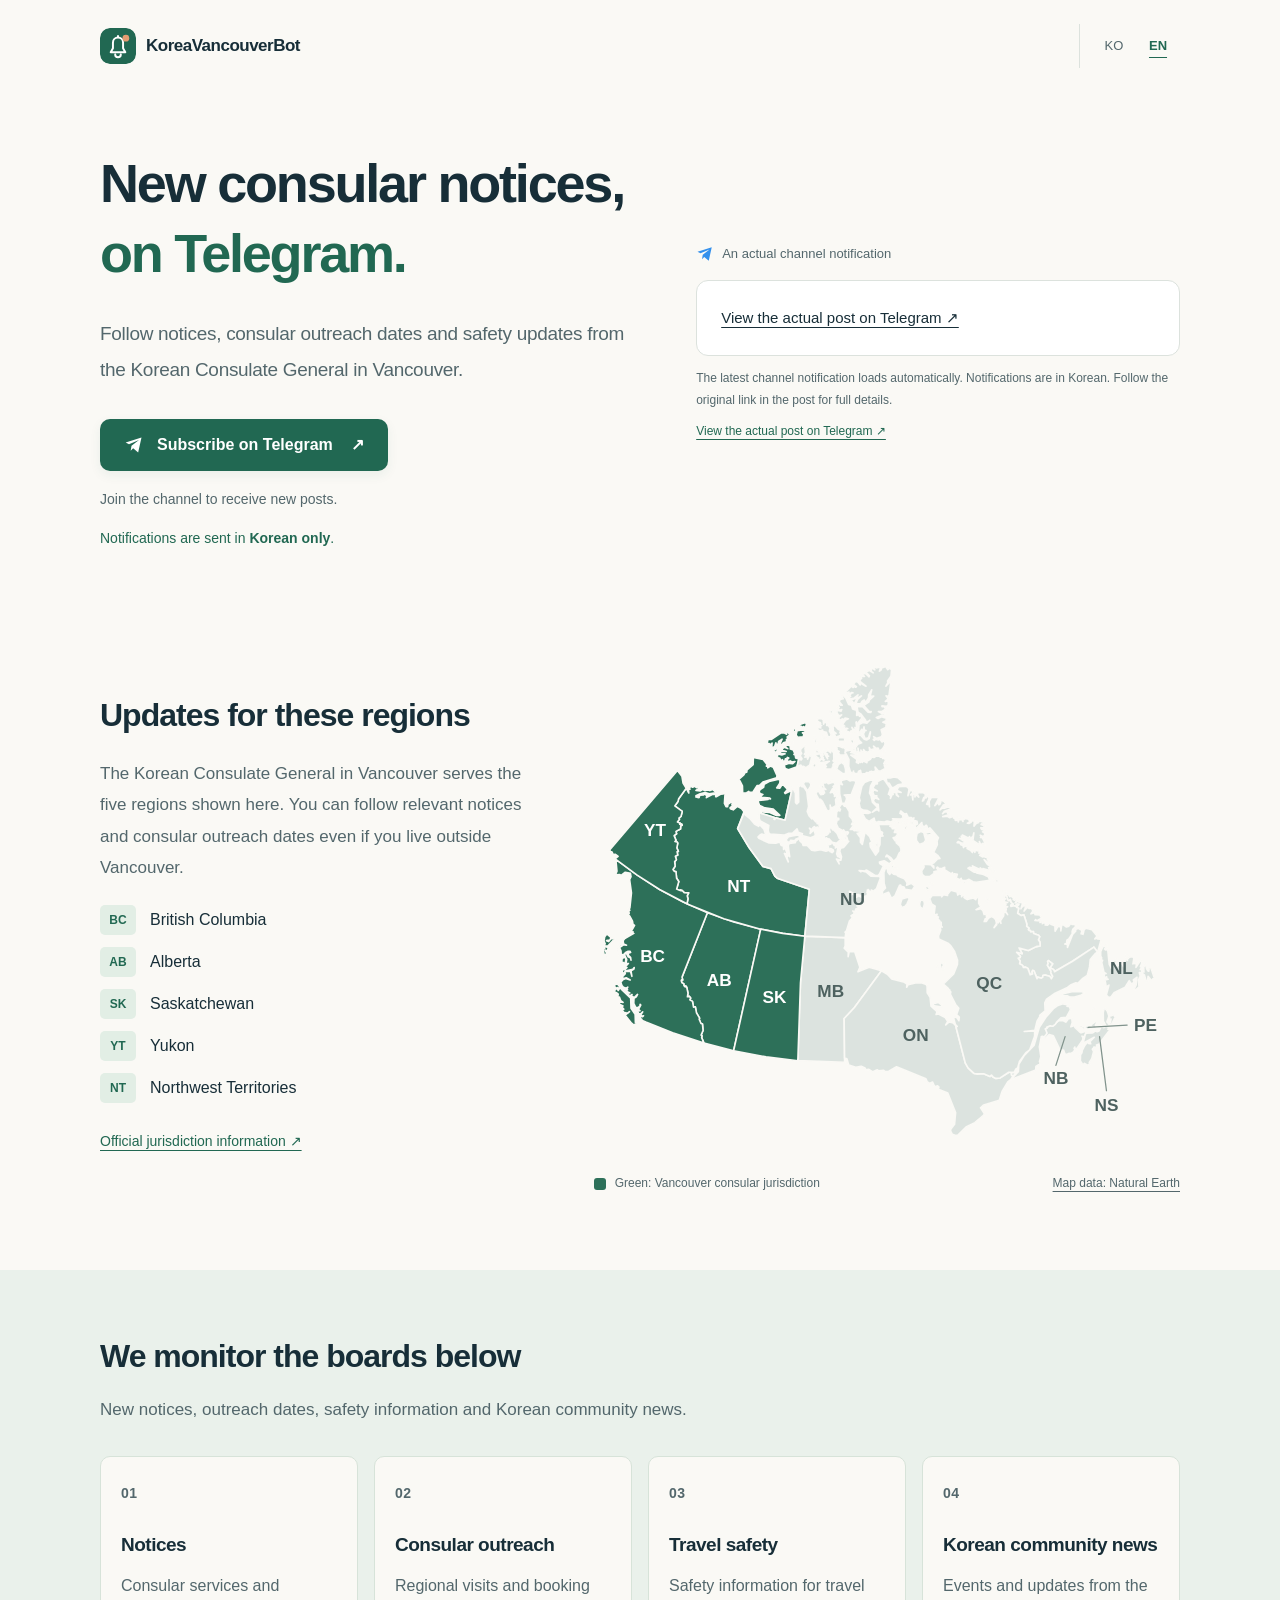
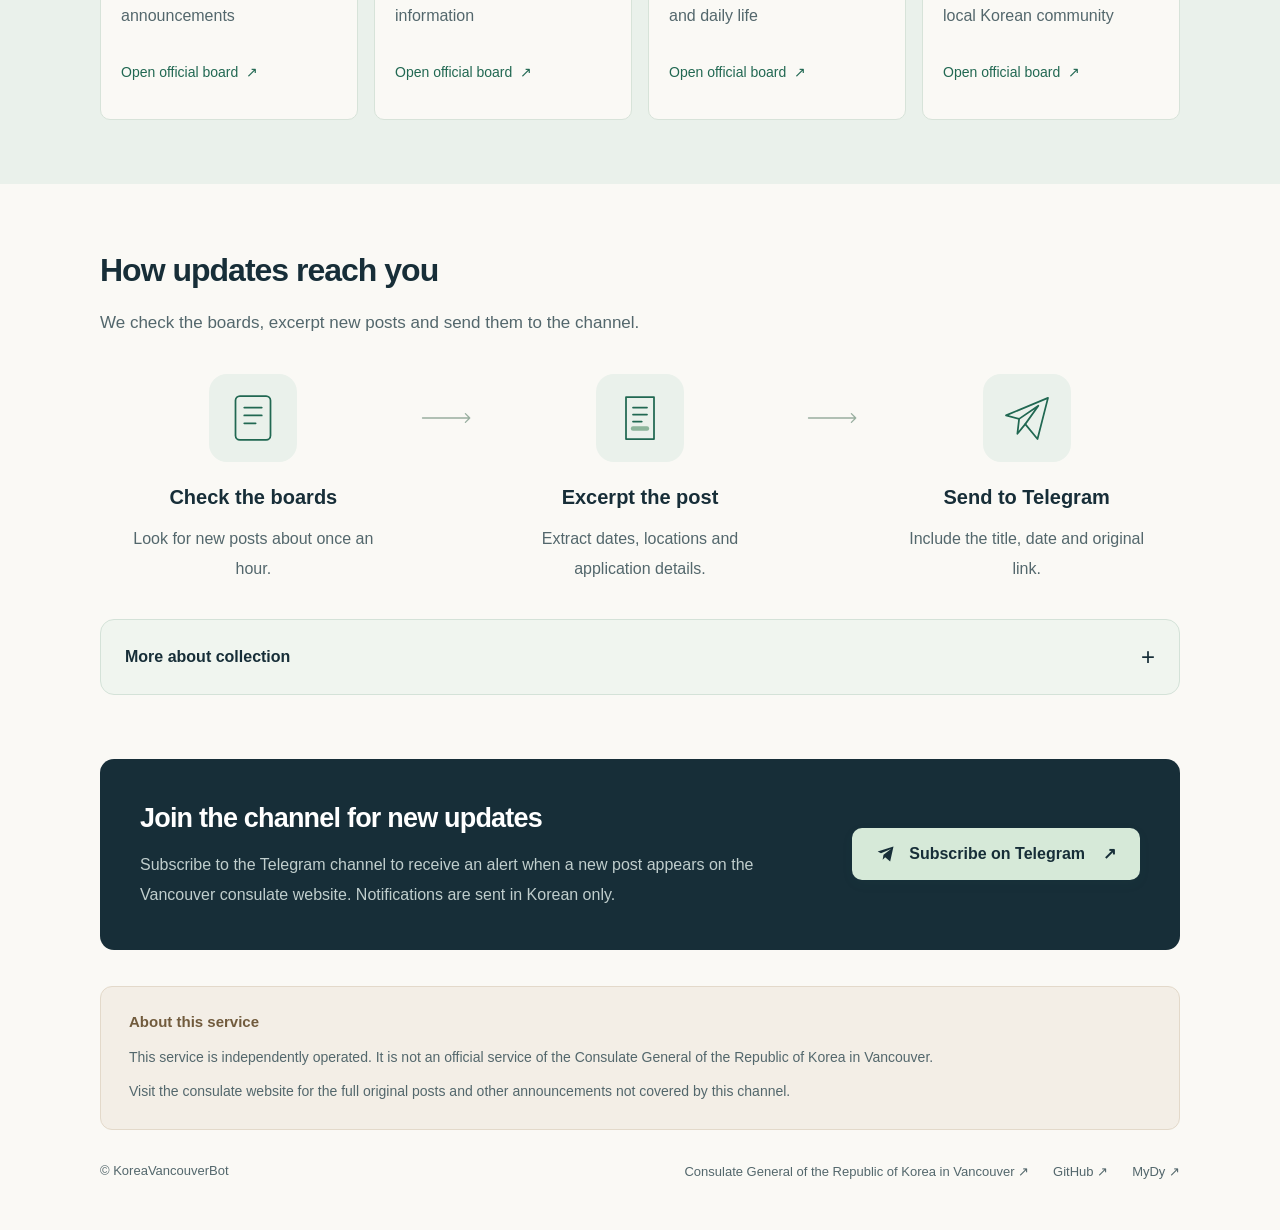
==== commit e24e1b02: "Keep the Telegram preview in sync with the latest channel post" ====
--- a/site/en/index.html
+++ b/site/en/index.html
@@ -42,11 +42,10 @@
       <div class="hero-copy"><h1 id="hero-title">New consular notices,<br><span>on Telegram.</span></h1><p class="lead">Follow notices, consular outreach dates and safety updates from the Korean Consulate General in Vancouver.</p><a class="button" href="https://t.me/korea_vancouver"><svg viewBox="0 0 24 24" aria-hidden="true"><path d="m21 3-4 18-6-5-3 3 1-6 9-7-12 5-4-2Z"/></svg>Subscribe on Telegram <span aria-hidden="true">↗</span></a><p class="small">Join the channel to receive new posts.</p><p class="language-note">Notifications are sent in <strong>Korean only</strong>.</p></div>
       <figure class="telegram-preview" aria-label="An actual channel notification">
         <p class="preview-label"><svg viewBox="0 0 24 24" aria-hidden="true"><path d="m21 3-4 18-6-5-3 3 1-6 9-7-12 5-4-2Z"/></svg>An actual channel notification</p>
-        <div class="telegram-embed" data-frame-title="An actual channel notification">
-          <blockquote class="telegram-post" data-telegram-post="korea_vancouver/42" data-width="100%" data-userpic="false"><a href="https://t.me/korea_vancouver/42" target="_blank" rel="noopener noreferrer">View the actual post on Telegram ↗</a></blockquote>
-          <script async src="https://telegram.org/js/telegram-widget.js?22"></script>
+        <div class="telegram-embed" data-latest-url="https://api.korvanbot.mydy.kr/latest.json" data-fallback-post="korea_vancouver/52" data-frame-title="An actual channel notification">
+          <blockquote class="telegram-post" data-telegram-post="korea_vancouver/52" data-width="100%" data-userpic="false"><a data-preview-link href="https://t.me/korea_vancouver/52" target="_blank" rel="noopener noreferrer">View the actual post on Telegram ↗</a></blockquote>
         </div>
-        <figcaption class="preview-note">The actual Telegram post for the October 17, 2026 notice. Notifications are in Korean. Follow the original link in the post for current dates and booking details.<a href="https://t.me/korea_vancouver/42" target="_blank" rel="noopener noreferrer">View the actual post on Telegram ↗</a></figcaption>
+        <figcaption class="preview-note">The latest channel notification loads automatically. Notifications are in Korean. Follow the original link in the post for full details.<a data-preview-link href="https://t.me/korea_vancouver/52" target="_blank" rel="noopener noreferrer">View the actual post on Telegram ↗</a></figcaption>
       </figure>
     </section>
     <section class="coverage wrap reveal" id="coverage" aria-labelledby="coverage-title"><div class="coverage-copy"><h2 id="coverage-title">Updates for these regions</h2><p>The Korean Consulate General in Vancouver serves the five regions shown here. You can follow relevant notices and consular outreach dates even if you live outside Vancouver.</p><ul class="region-list"><li><span class="region-code">BC</span><span>British Columbia</span></li><li><span class="region-code">AB</span><span>Alberta</span></li><li><span class="region-code">SK</span><span>Saskatchewan</span></li><li><span class="region-code">YT</span><span>Yukon</span></li><li><span class="region-code">NT</span><span>Northwest Territories</span></li></ul><a class="inline-link" href="https://www.mofa.go.kr/ca-ko/wpge/m_5340/contents.do" target="_blank" rel="noopener noreferrer">Official jurisdiction information ↗</a></div><figure class="coverage-map"><img src="canada-jurisdiction.svg" width="510" height="438" alt="Map of Canada highlighting British Columbia, Alberta, Saskatchewan, Yukon and Northwest Territories in green: the jurisdiction of the Korean Consulate General in Vancouver." loading="lazy"><figcaption><span class="map-legend"><span aria-hidden="true"></span>Green: Vancouver consular jurisdiction</span><a href="https://www.naturalearthdata.com/" target="_blank" rel="noopener noreferrer">Map data: Natural Earth</a></figcaption></figure></section>
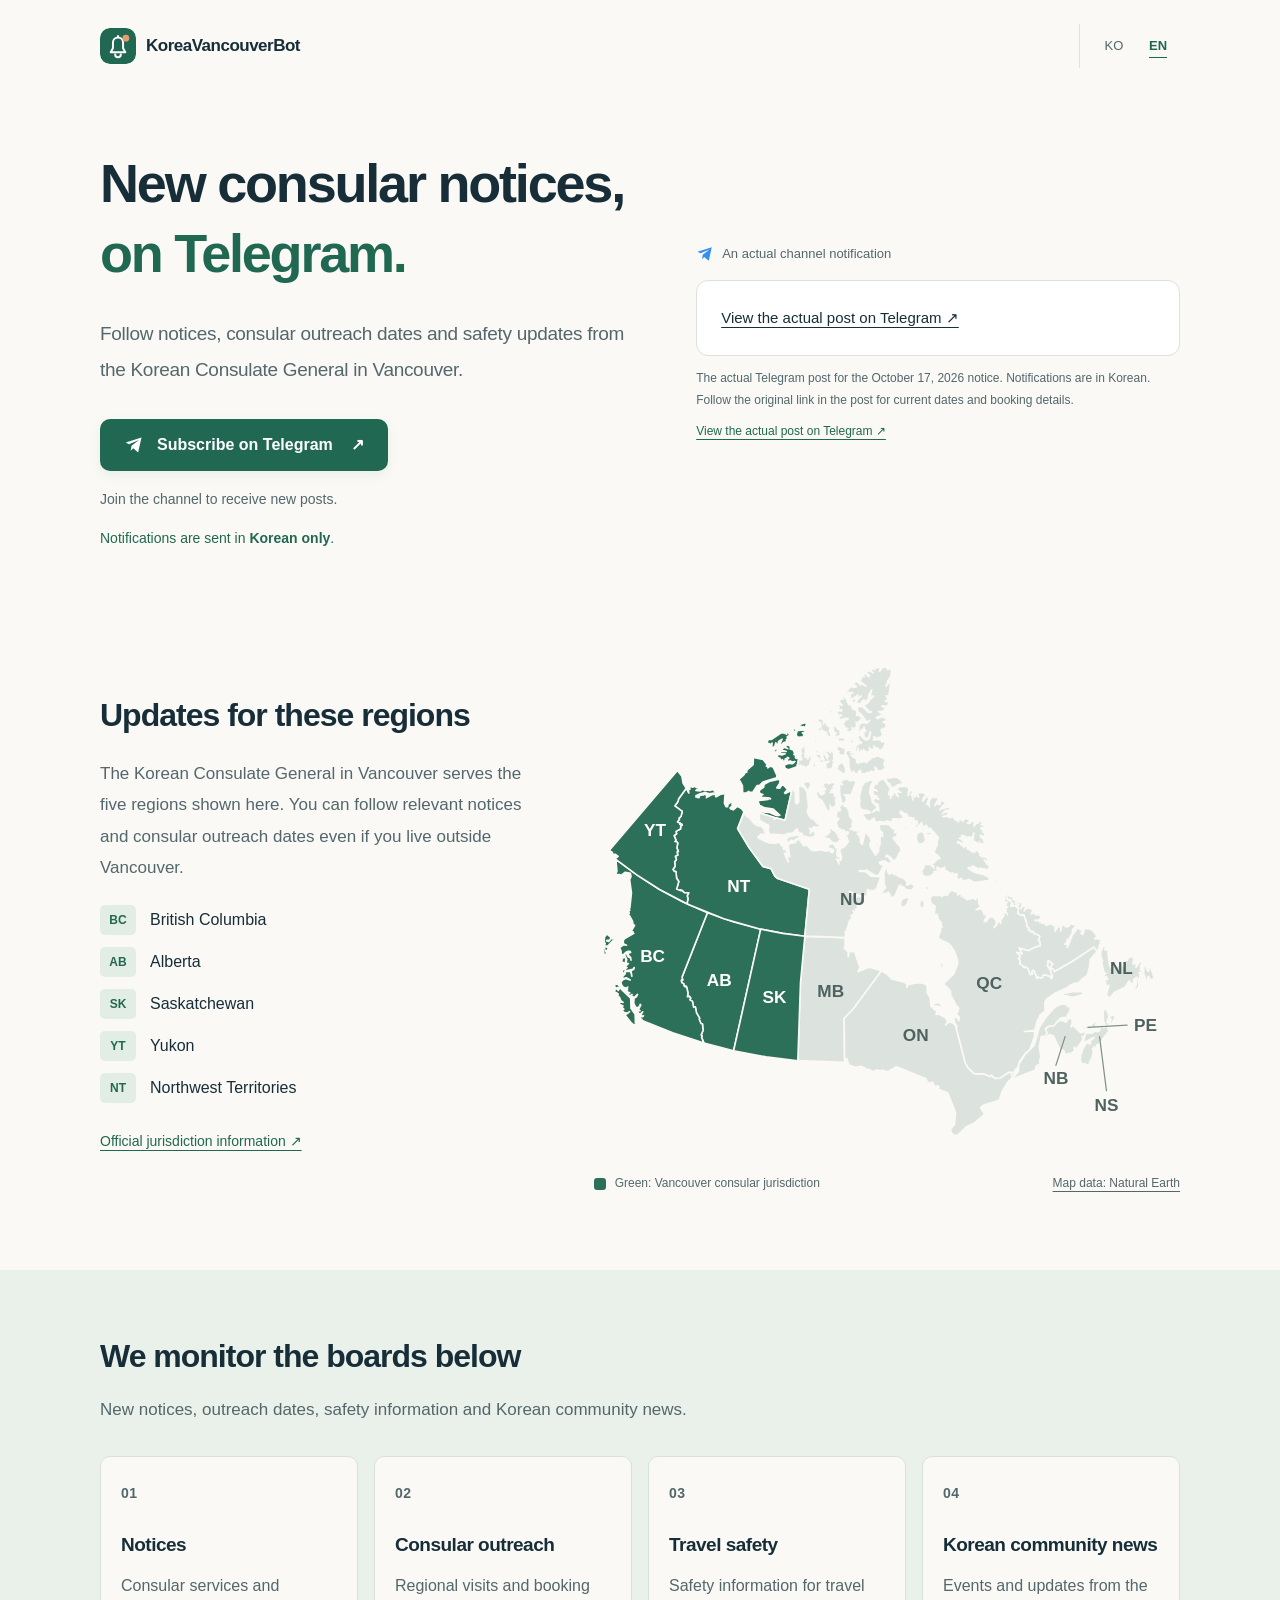
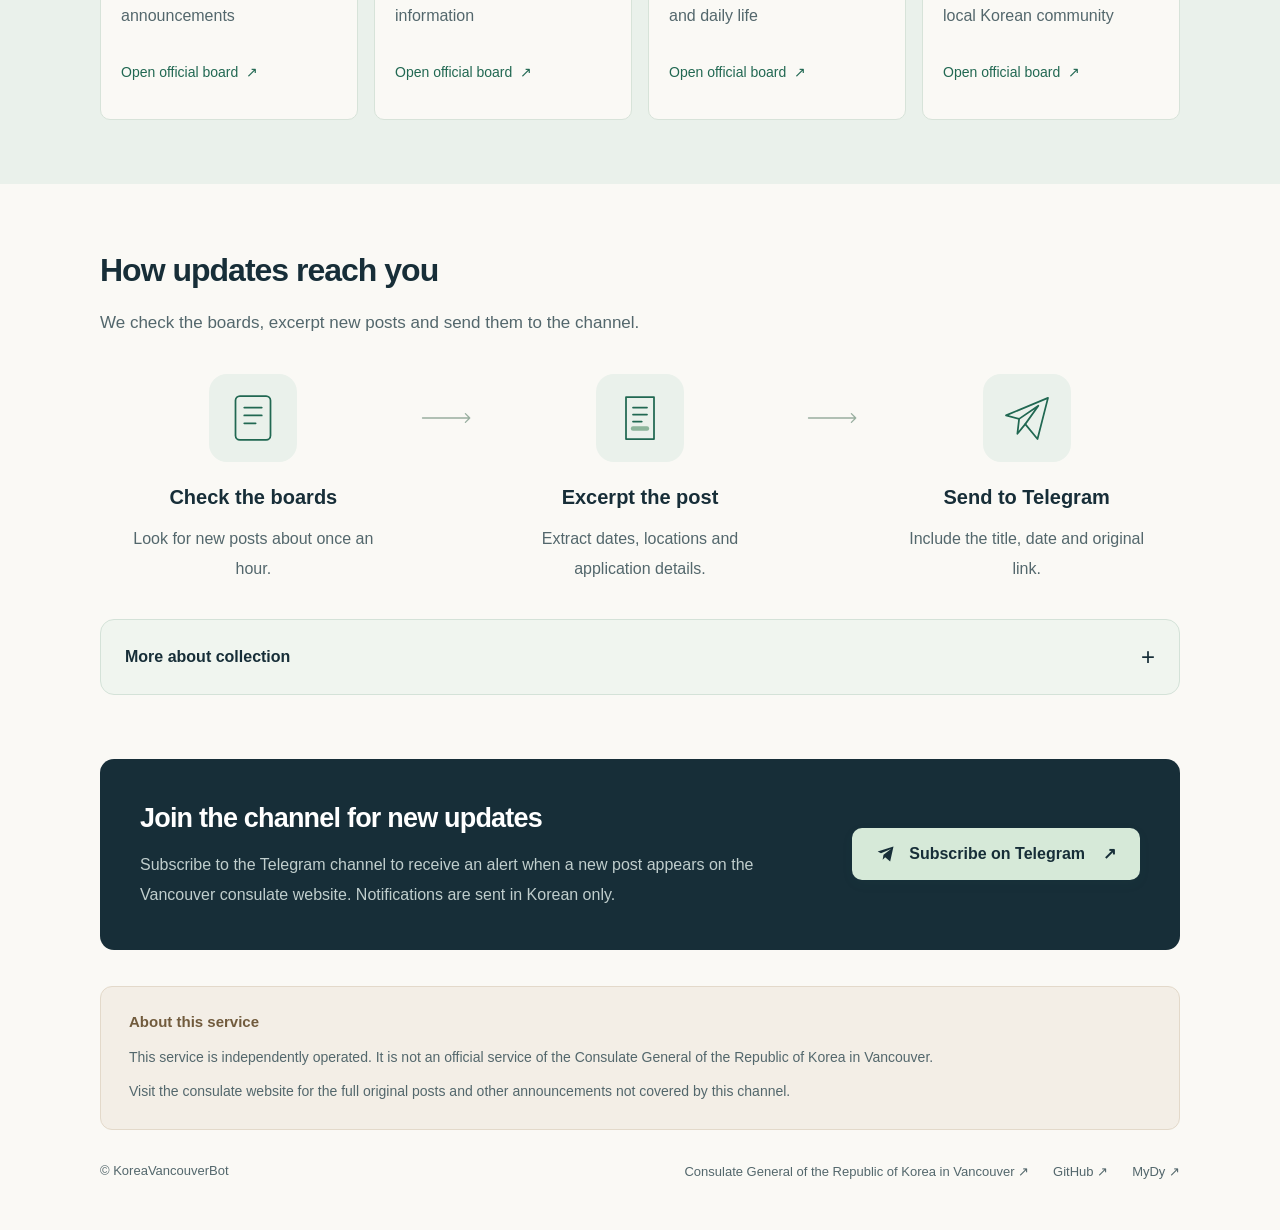
==== commit 0133e497: "Keep a fixed Telegram example and remove latest-post infrastructure" ====
--- a/site/en/index.html
+++ b/site/en/index.html
@@ -42,10 +42,11 @@
       <div class="hero-copy"><h1 id="hero-title">New consular notices,<br><span>on Telegram.</span></h1><p class="lead">Follow notices, consular outreach dates and safety updates from the Korean Consulate General in Vancouver.</p><a class="button" href="https://t.me/korea_vancouver"><svg viewBox="0 0 24 24" aria-hidden="true"><path d="m21 3-4 18-6-5-3 3 1-6 9-7-12 5-4-2Z"/></svg>Subscribe on Telegram <span aria-hidden="true">↗</span></a><p class="small">Join the channel to receive new posts.</p><p class="language-note">Notifications are sent in <strong>Korean only</strong>.</p></div>
       <figure class="telegram-preview" aria-label="An actual channel notification">
         <p class="preview-label"><svg viewBox="0 0 24 24" aria-hidden="true"><path d="m21 3-4 18-6-5-3 3 1-6 9-7-12 5-4-2Z"/></svg>An actual channel notification</p>
-        <div class="telegram-embed" data-latest-url="https://api.korvanbot.mydy.kr/latest.json" data-fallback-post="korea_vancouver/52" data-frame-title="An actual channel notification">
-          <blockquote class="telegram-post" data-telegram-post="korea_vancouver/52" data-width="100%" data-userpic="false"><a data-preview-link href="https://t.me/korea_vancouver/52" target="_blank" rel="noopener noreferrer">View the actual post on Telegram ↗</a></blockquote>
+        <div class="telegram-embed" data-frame-title="An actual channel notification">
+          <blockquote class="telegram-post" data-telegram-post="korea_vancouver/42" data-width="100%" data-userpic="false"><a href="https://t.me/korea_vancouver/42" target="_blank" rel="noopener noreferrer">View the actual post on Telegram ↗</a></blockquote>
+          <script async src="https://telegram.org/js/telegram-widget.js?22"></script>
         </div>
-        <figcaption class="preview-note">The latest channel notification loads automatically. Notifications are in Korean. Follow the original link in the post for full details.<a data-preview-link href="https://t.me/korea_vancouver/52" target="_blank" rel="noopener noreferrer">View the actual post on Telegram ↗</a></figcaption>
+        <figcaption class="preview-note">The actual Telegram post for the October 17, 2026 notice. Notifications are in Korean. Follow the original link in the post for current dates and booking details.<a href="https://t.me/korea_vancouver/42" target="_blank" rel="noopener noreferrer">View the actual post on Telegram ↗</a></figcaption>
       </figure>
     </section>
     <section class="coverage wrap reveal" id="coverage" aria-labelledby="coverage-title"><div class="coverage-copy"><h2 id="coverage-title">Updates for these regions</h2><p>The Korean Consulate General in Vancouver serves the five regions shown here. You can follow relevant notices and consular outreach dates even if you live outside Vancouver.</p><ul class="region-list"><li><span class="region-code">BC</span><span>British Columbia</span></li><li><span class="region-code">AB</span><span>Alberta</span></li><li><span class="region-code">SK</span><span>Saskatchewan</span></li><li><span class="region-code">YT</span><span>Yukon</span></li><li><span class="region-code">NT</span><span>Northwest Territories</span></li></ul><a class="inline-link" href="https://www.mofa.go.kr/ca-ko/wpge/m_5340/contents.do" target="_blank" rel="noopener noreferrer">Official jurisdiction information ↗</a></div><figure class="coverage-map"><img src="canada-jurisdiction.svg" width="510" height="438" alt="Map of Canada highlighting British Columbia, Alberta, Saskatchewan, Yukon and Northwest Territories in green: the jurisdiction of the Korean Consulate General in Vancouver." loading="lazy"><figcaption><span class="map-legend"><span aria-hidden="true"></span>Green: Vancouver consular jurisdiction</span><a href="https://www.naturalearthdata.com/" target="_blank" rel="noopener noreferrer">Map data: Natural Earth</a></figcaption></figure></section>
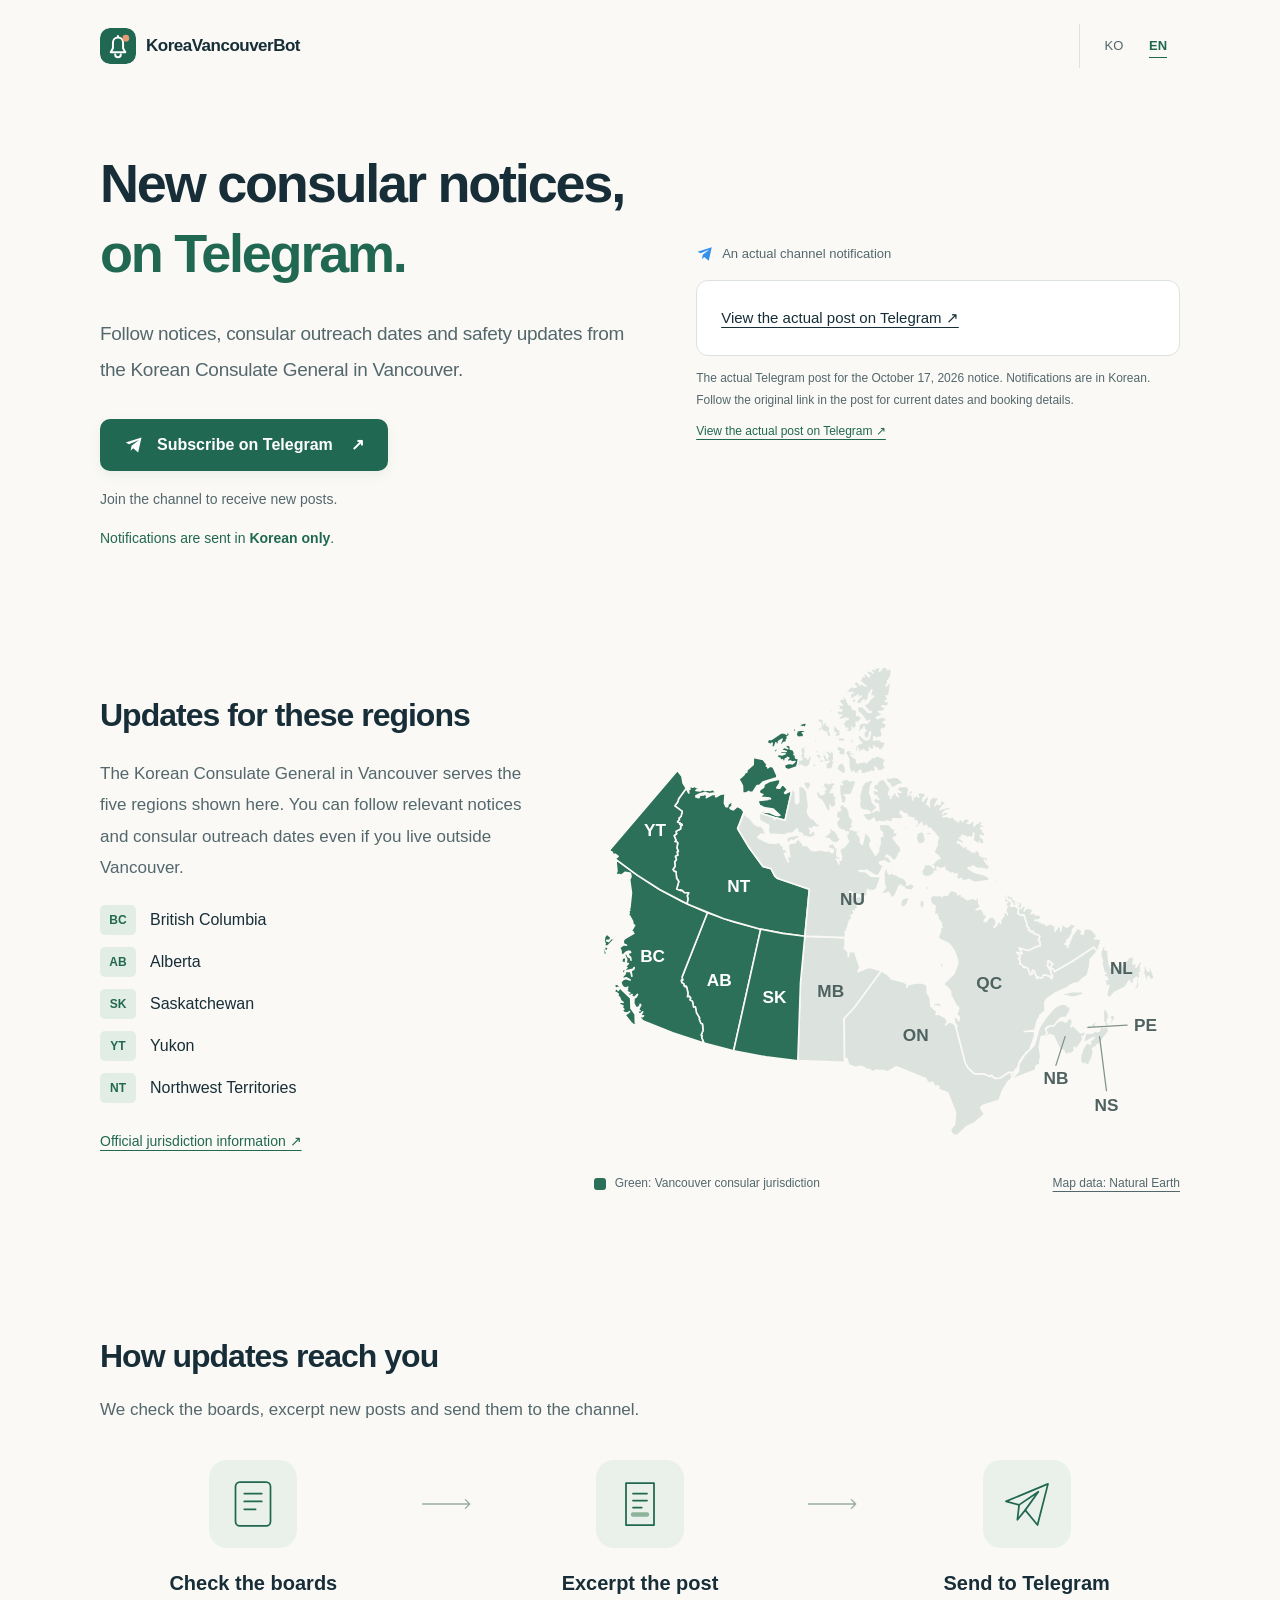
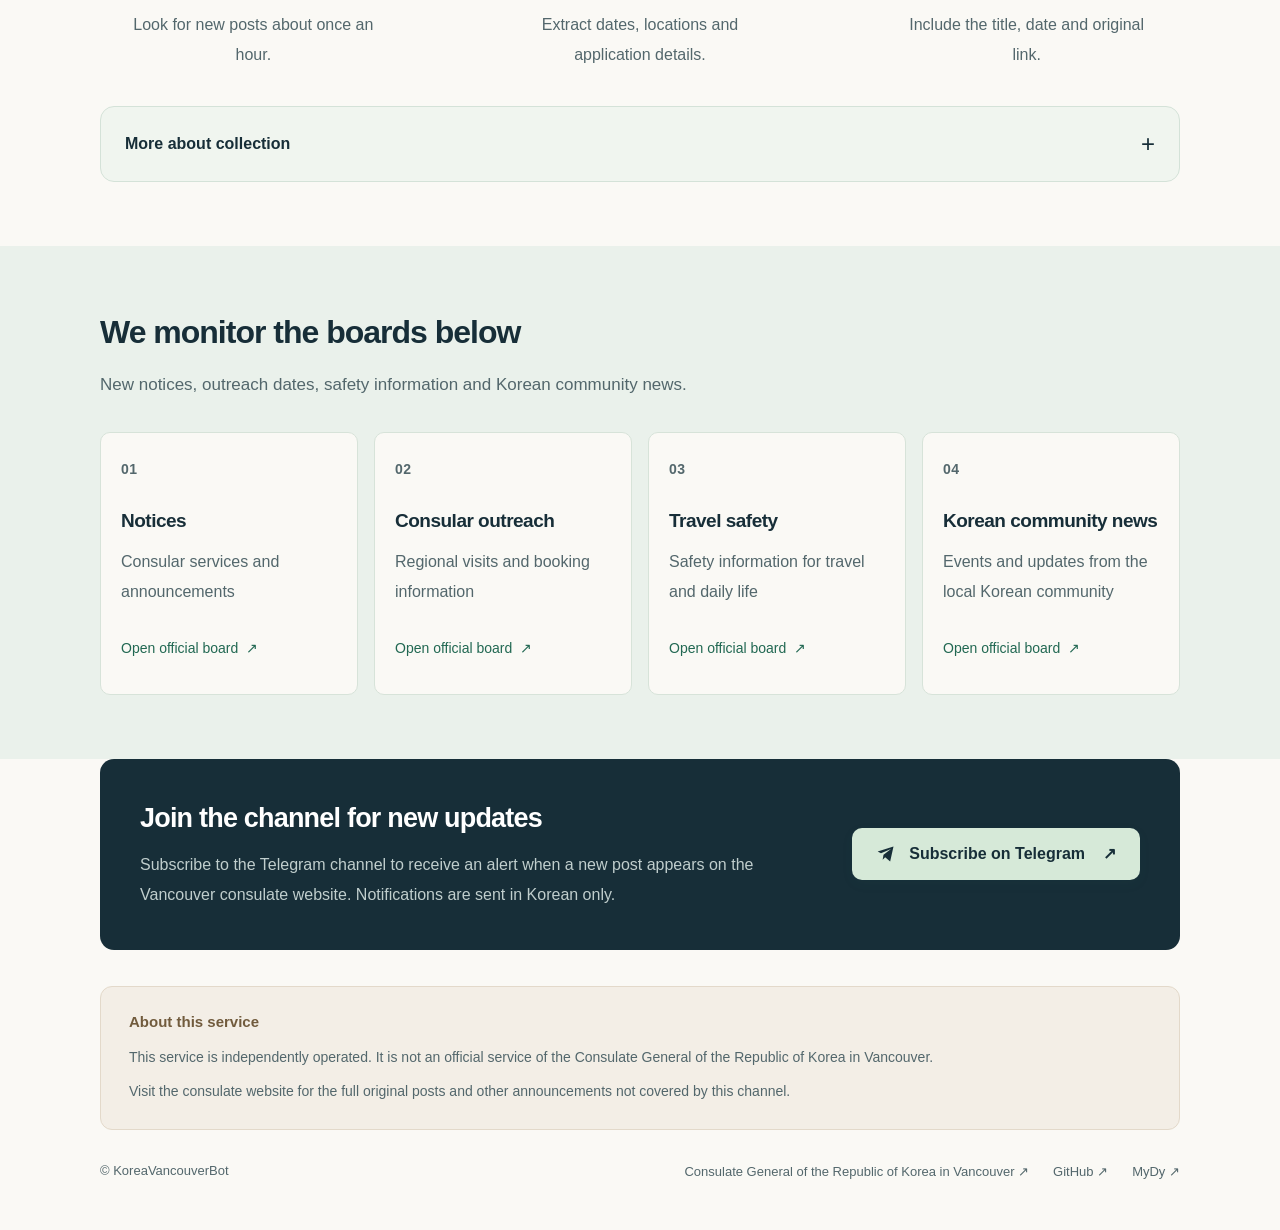
==== commit 678c96bb: "Explain notification delivery before listing monitored boards" ====
--- a/site/en/index.html
+++ b/site/en/index.html
@@ -50,8 +50,8 @@
       </figure>
     </section>
     <section class="coverage wrap reveal" id="coverage" aria-labelledby="coverage-title"><div class="coverage-copy"><h2 id="coverage-title">Updates for these regions</h2><p>The Korean Consulate General in Vancouver serves the five regions shown here. You can follow relevant notices and consular outreach dates even if you live outside Vancouver.</p><ul class="region-list"><li><span class="region-code">BC</span><span>British Columbia</span></li><li><span class="region-code">AB</span><span>Alberta</span></li><li><span class="region-code">SK</span><span>Saskatchewan</span></li><li><span class="region-code">YT</span><span>Yukon</span></li><li><span class="region-code">NT</span><span>Northwest Territories</span></li></ul><a class="inline-link" href="https://www.mofa.go.kr/ca-ko/wpge/m_5340/contents.do" target="_blank" rel="noopener noreferrer">Official jurisdiction information ↗</a></div><figure class="coverage-map"><img src="canada-jurisdiction.svg" width="510" height="438" alt="Map of Canada highlighting British Columbia, Alberta, Saskatchewan, Yukon and Northwest Territories in green: the jurisdiction of the Korean Consulate General in Vancouver." loading="lazy"><figcaption><span class="map-legend"><span aria-hidden="true"></span>Green: Vancouver consular jurisdiction</span><a href="https://www.naturalearthdata.com/" target="_blank" rel="noopener noreferrer">Map data: Natural Earth</a></figcaption></figure></section>
+    <section class="how wrap reveal" aria-labelledby="how-title"><div class="section-heading"><h2 id="how-title">How updates reach you</h2><p>We check the boards, excerpt new posts and send them to the channel.</p></div><div class="process-track"><article class="flow-step"><svg viewBox="0 0 64 64" aria-hidden="true"><rect x="12" y="7" width="40" height="50" rx="5"/><path d="M22 20h20M22 29h20M22 38h13"/></svg><h3>Check the boards</h3><p>Look for new posts about once an hour.</p></article><div class="flow-connector" aria-hidden="true"><svg viewBox="0 0 64 20"><path d="M4 10h54m-5-5 5 5-5 5"/><circle class="flow-bead" cx="4" cy="10" r="3"/></svg></div><article class="flow-step"><svg viewBox="0 0 64 64" aria-hidden="true"><path d="M16 8h32v48H16zM24 20h16M24 28h16M24 36h10"/><path class="highlight-stroke" d="M24 44h16"/></svg><h3>Excerpt the post</h3><p>Extract dates, locations and application details.</p></article><div class="flow-connector" aria-hidden="true"><svg viewBox="0 0 64 20"><path d="M4 10h54m-5-5 5 5-5 5"/><circle class="flow-bead" cx="4" cy="10" r="3"/></svg></div><article class="flow-step"><svg viewBox="0 0 64 64" aria-hidden="true"><path d="m8 29 48-20-12 47-14-17-9 11 2-17Z"/><path d="m23 33 22-15-15 21"/></svg><h3>Send to Telegram</h3><p>Include the title, date and original link.</p></article></div><details class="technical-details"><summary>More about collection<span aria-hidden="true">+</span></summary><div class="technical-content"><div class="collection-overview"><section><span class="detail-label">Sources</span><h3>Official boards and RSS</h3><p>We check the three most recent pages of each board and also read the Notices RSS feed to find new posts.</p></section><section><span class="detail-label">Notification content</span><h3>Up to 320 characters from the original</h3><p>We excerpt the opening paragraph and details about dates, locations and applications. If those details are absent, we use the first two paragraphs. We do not rewrite the content with AI.</p></section></div><section class="source-panel"><h3>Pages we read</h3><p>We find new posts at the addresses below, then read each post’s original page.</p><ul class="source-list"><li><span class="source-type">HTML</span><a href="https://overseas.mofa.go.kr/ca-vancouver-ko/brd/m_4585/list.do" target="_blank" rel="noopener noreferrer"><strong>Notices <span aria-hidden="true">↗</span></strong><span class="source-url">https://overseas.mofa.go.kr/ca-vancouver-ko/brd/m_4585/list.do</span></a></li><li><span class="source-type">HTML</span><a href="https://overseas.mofa.go.kr/ca-vancouver-ko/brd/m_20174/list.do" target="_blank" rel="noopener noreferrer"><strong>Consular outreach <span aria-hidden="true">↗</span></strong><span class="source-url">https://overseas.mofa.go.kr/ca-vancouver-ko/brd/m_20174/list.do</span></a></li><li><span class="source-type">HTML</span><a href="https://overseas.mofa.go.kr/ca-vancouver-ko/brd/m_27536/list.do" target="_blank" rel="noopener noreferrer"><strong>Travel safety <span aria-hidden="true">↗</span></strong><span class="source-url">https://overseas.mofa.go.kr/ca-vancouver-ko/brd/m_27536/list.do</span></a></li><li><span class="source-type">HTML</span><a href="https://overseas.mofa.go.kr/ca-vancouver-ko/brd/m_24795/list.do" target="_blank" rel="noopener noreferrer"><strong>Korean community news <span aria-hidden="true">↗</span></strong><span class="source-url">https://overseas.mofa.go.kr/ca-vancouver-ko/brd/m_24795/list.do</span></a></li><li><span class="source-type">RSS</span><a href="https://overseas.mofa.go.kr/ca-vancouver-ko/brd/rss.do?brdId=4004" target="_blank" rel="noopener noreferrer"><strong>Notices RSS <span aria-hidden="true">↗</span></strong><span class="source-url">https://overseas.mofa.go.kr/ca-vancouver-ko/brd/rss.do?brdId=4004</span></a></li></ul><p class="source-footnote">Original post URL format: <code>…/brd/boardID/view.do?seq=postID</code></p></section><section class="delivery-notes"><h3>About your notifications</h3><dl><div><dt>New and edited posts</dt><dd>Existing posts are not sent when monitoring begins. We then notify you of new posts and send a separate “📝 게시글 수정” alert when a title or body changes. Edit alerts show the original modification date, or a clearly labelled detection date in Vancouver time if no modification date is available. The first edit check saves the current content as a baseline.</dd></div><div><dt>If something fails</dt><dd>If we cannot collect a post or send an alert, we try again during the next monitoring cycle.</dd></div><div><dt>Check frequency</dt><dd>We wait 60 minutes after completing each check. Posts in the recent lists are checked for edits every cycle; saved posts outside those lists are checked once a day. Notifications may arrive after the original publication time. Connection failures or changes to the official website can delay alerts or cause missed posts.</dd></div><div><dt>Images and attachments</dt><dd>We do not read text inside images or attached PDF/document files. We cannot detect file content replaced at the same URL or changes in the separate attachments section. For image-only posts, we send a reminder to open the original. Please check the original for full details.</dd></div></dl></section><a class="inline-link" href="https://github.com/yoobato/mydy-korvanbot" target="_blank" rel="noopener noreferrer">View the code and documentation ↗</a></div></details></section>
     <section class="boards-section" id="boards" aria-labelledby="boards-title"><div class="wrap"><div class="section-heading"><h2 id="boards-title">We monitor the boards below</h2><p>New notices, outreach dates, safety information and Korean community news.</p></div><div class="board-grid"><a class="board-card reveal" href="https://www.mofa.go.kr/ca-vancouver-ko/brd/m_4585/list.do" target="_blank" rel="noopener noreferrer"><span class="card-number" aria-hidden="true">01</span><h3>Notices</h3><p>Consular services and announcements</p><span class="source-label">Open official board <span aria-hidden="true">↗</span></span></a><a class="board-card reveal" href="https://www.mofa.go.kr/ca-vancouver-ko/brd/m_20174/list.do" target="_blank" rel="noopener noreferrer"><span class="card-number" aria-hidden="true">02</span><h3>Consular outreach</h3><p>Regional visits and booking information</p><span class="source-label">Open official board <span aria-hidden="true">↗</span></span></a><a class="board-card reveal" href="https://www.mofa.go.kr/ca-vancouver-ko/brd/m_27536/list.do" target="_blank" rel="noopener noreferrer"><span class="card-number" aria-hidden="true">03</span><h3>Travel safety</h3><p>Safety information for travel and daily life</p><span class="source-label">Open official board <span aria-hidden="true">↗</span></span></a><a class="board-card reveal" href="https://www.mofa.go.kr/ca-vancouver-ko/brd/m_24795/list.do" target="_blank" rel="noopener noreferrer"><span class="card-number" aria-hidden="true">04</span><h3>Korean community news</h3><p>Events and updates from the local Korean community</p><span class="source-label">Open official board <span aria-hidden="true">↗</span></span></a></div></div></section>
-    <section class="how wrap reveal" aria-labelledby="how-title"><div class="section-heading"><h2 id="how-title">How updates reach you</h2><p>We check the boards, excerpt new posts and send them to the channel.</p></div><div class="process-track"><article class="flow-step"><svg viewBox="0 0 64 64" aria-hidden="true"><rect x="12" y="7" width="40" height="50" rx="5"/><path d="M22 20h20M22 29h20M22 38h13"/></svg><h3>Check the boards</h3><p>Look for new posts about once an hour.</p></article><div class="flow-connector" aria-hidden="true"><svg viewBox="0 0 64 20"><path d="M4 10h54m-5-5 5 5-5 5"/><circle class="flow-bead" cx="4" cy="10" r="3"/></svg></div><article class="flow-step"><svg viewBox="0 0 64 64" aria-hidden="true"><path d="M16 8h32v48H16zM24 20h16M24 28h16M24 36h10"/><path class="highlight-stroke" d="M24 44h16"/></svg><h3>Excerpt the post</h3><p>Extract dates, locations and application details.</p></article><div class="flow-connector" aria-hidden="true"><svg viewBox="0 0 64 20"><path d="M4 10h54m-5-5 5 5-5 5"/><circle class="flow-bead" cx="4" cy="10" r="3"/></svg></div><article class="flow-step"><svg viewBox="0 0 64 64" aria-hidden="true"><path d="m8 29 48-20-12 47-14-17-9 11 2-17Z"/><path d="m23 33 22-15-15 21"/></svg><h3>Send to Telegram</h3><p>Include the title, date and original link.</p></article></div><details class="technical-details"><summary>More about collection<span aria-hidden="true">+</span></summary><div class="technical-content"><div class="collection-overview"><section><span class="detail-label">Sources</span><h3>Official boards and RSS</h3><p>We check the three most recent pages of each board and also read the Notices RSS feed to find new posts.</p></section><section><span class="detail-label">Notification content</span><h3>Up to 320 characters from the original</h3><p>We excerpt the opening paragraph and details about dates, locations and applications. If those details are absent, we use the first two paragraphs. We do not rewrite the content with AI.</p></section></div><section class="source-panel"><h3>Pages we read</h3><p>We find new posts at the addresses below, then read each post’s original page.</p><ul class="source-list"><li><span class="source-type">HTML</span><a href="https://overseas.mofa.go.kr/ca-vancouver-ko/brd/m_4585/list.do" target="_blank" rel="noopener noreferrer"><strong>Notices <span aria-hidden="true">↗</span></strong><span class="source-url">https://overseas.mofa.go.kr/ca-vancouver-ko/brd/m_4585/list.do</span></a></li><li><span class="source-type">HTML</span><a href="https://overseas.mofa.go.kr/ca-vancouver-ko/brd/m_20174/list.do" target="_blank" rel="noopener noreferrer"><strong>Consular outreach <span aria-hidden="true">↗</span></strong><span class="source-url">https://overseas.mofa.go.kr/ca-vancouver-ko/brd/m_20174/list.do</span></a></li><li><span class="source-type">HTML</span><a href="https://overseas.mofa.go.kr/ca-vancouver-ko/brd/m_27536/list.do" target="_blank" rel="noopener noreferrer"><strong>Travel safety <span aria-hidden="true">↗</span></strong><span class="source-url">https://overseas.mofa.go.kr/ca-vancouver-ko/brd/m_27536/list.do</span></a></li><li><span class="source-type">HTML</span><a href="https://overseas.mofa.go.kr/ca-vancouver-ko/brd/m_24795/list.do" target="_blank" rel="noopener noreferrer"><strong>Korean community news <span aria-hidden="true">↗</span></strong><span class="source-url">https://overseas.mofa.go.kr/ca-vancouver-ko/brd/m_24795/list.do</span></a></li><li><span class="source-type">RSS</span><a href="https://overseas.mofa.go.kr/ca-vancouver-ko/brd/rss.do?brdId=4004" target="_blank" rel="noopener noreferrer"><strong>Notices RSS <span aria-hidden="true">↗</span></strong><span class="source-url">https://overseas.mofa.go.kr/ca-vancouver-ko/brd/rss.do?brdId=4004</span></a></li></ul><p class="source-footnote">Original post URL format: <code>…/brd/boardID/view.do?seq=postID</code></p></section><section class="delivery-notes"><h3>About your notifications</h3><dl><div><dt>New and edited posts</dt><dd>Existing posts are not sent when monitoring begins. We then notify you of new posts and send a separate “📝 게시글 수정” alert when a title or body changes. Edit alerts show the original modification date, or a clearly labelled detection date in Vancouver time if no modification date is available. The first edit check saves the current content as a baseline.</dd></div><div><dt>If something fails</dt><dd>If we cannot collect a post or send an alert, we try again during the next monitoring cycle.</dd></div><div><dt>Check frequency</dt><dd>We wait 60 minutes after completing each check. Posts in the recent lists are checked for edits every cycle; saved posts outside those lists are checked once a day. Notifications may arrive after the original publication time. Connection failures or changes to the official website can delay alerts or cause missed posts.</dd></div><div><dt>Images and attachments</dt><dd>We do not read text inside images or attached PDF/document files. We cannot detect file content replaced at the same URL or changes in the separate attachments section. For image-only posts, we send a reminder to open the original. Please check the original for full details.</dd></div></dl></section><a class="inline-link" href="https://github.com/yoobato/mydy-korvanbot" target="_blank" rel="noopener noreferrer">View the code and documentation ↗</a></div></details></section>
     <section class="cta wrap"><div><h2>Join the channel for new updates</h2><p>Subscribe to the Telegram channel to receive an alert when a new post appears on the Vancouver consulate website. Notifications are sent in Korean only.</p></div><a class="button" href="https://t.me/korea_vancouver"><svg viewBox="0 0 24 24" aria-hidden="true"><path d="m21 3-4 18-6-5-3 3 1-6 9-7-12 5-4-2Z"/></svg>Subscribe on Telegram <span aria-hidden="true">↗</span></a></section>
   </main>
   <footer class="wrap"><aside class="service-disclaimer" aria-labelledby="service-notice-title"><h2 id="service-notice-title">About this service</h2><p>This service is independently operated. It is not an official service of the Consulate General of the Republic of Korea in Vancouver.</p><p>Visit the consulate website for the full original posts and other announcements not covered by this channel.</p></aside><div class="footer-bottom"><p>© KoreaVancouverBot</p><nav aria-label="Related links"><a href="https://www.mofa.go.kr/ca-vancouver-ko/index.do" target="_blank" rel="noopener noreferrer">Consulate General of the Republic of Korea in <span class="link-tail">Vancouver <span aria-hidden="true">↗</span></span></a><a href="https://github.com/yoobato/mydy-korvanbot" target="_blank" rel="noopener noreferrer">GitHub <span aria-hidden="true">↗</span></a><a href="https://mydy.kr/" target="_blank" rel="noopener noreferrer">MyDy <span aria-hidden="true">↗</span></a></nav></div></footer>
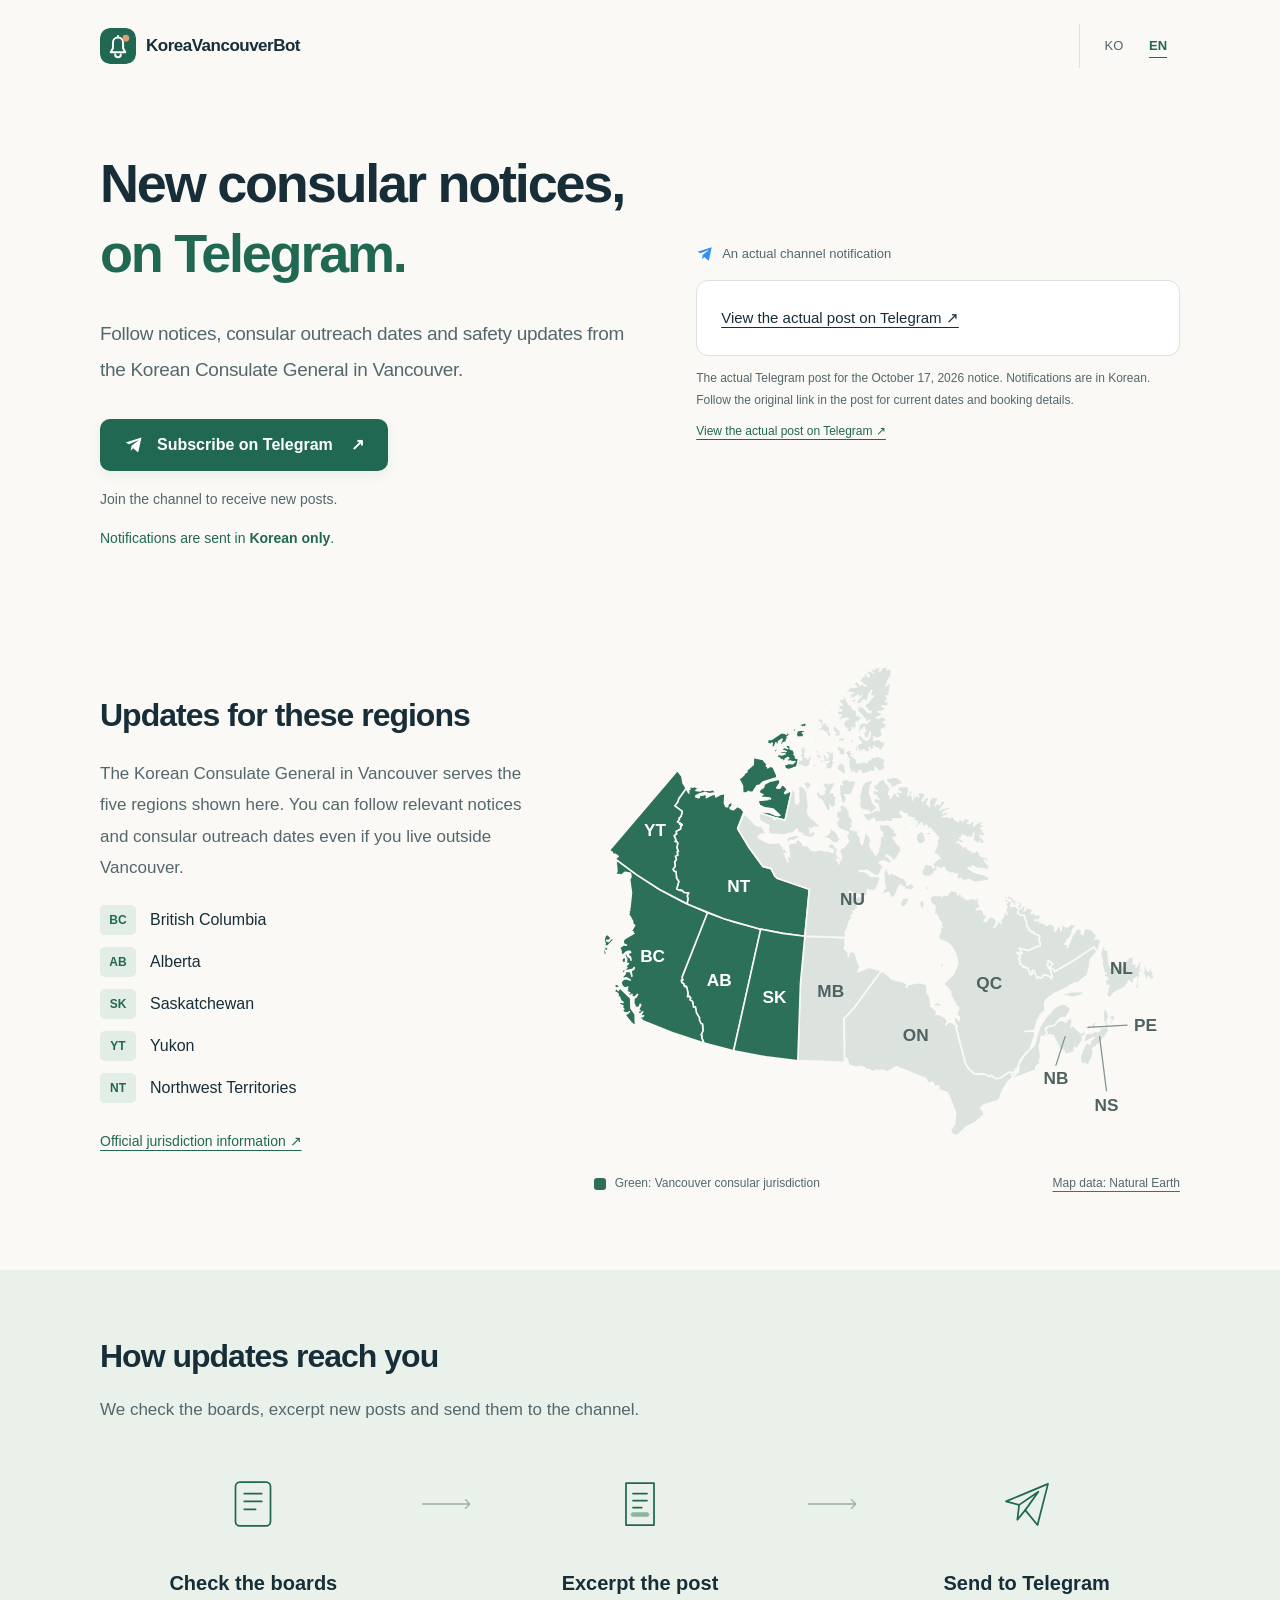
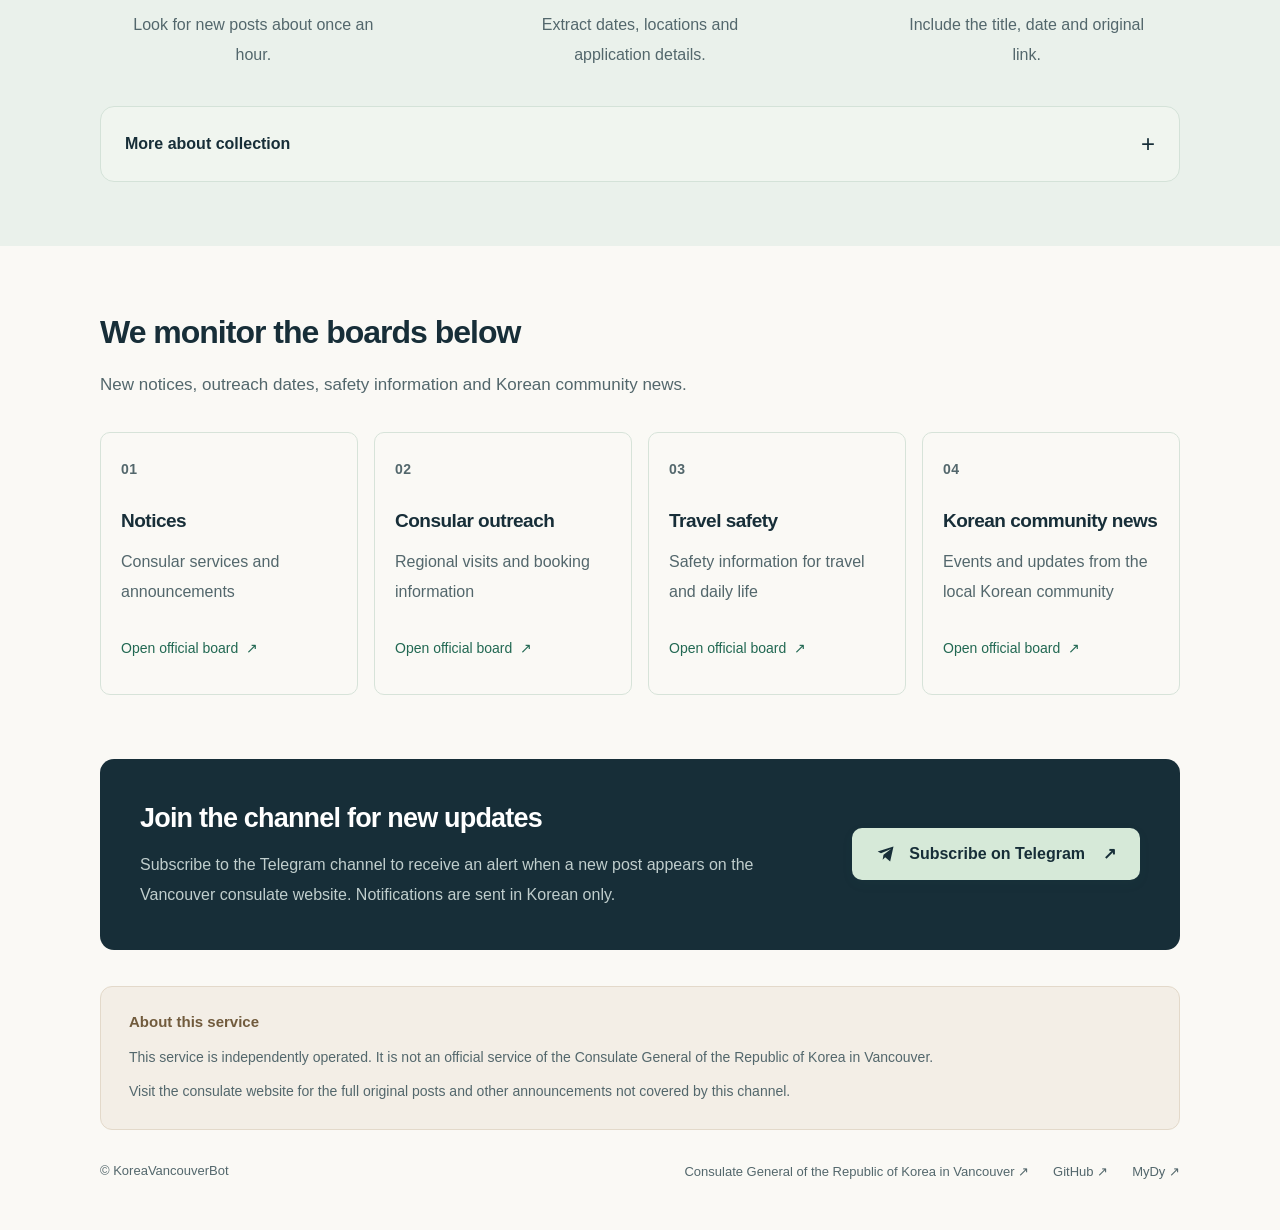
==== commit fab68fc7: "Preserve alternating backgrounds after reordering page sections" ====
--- a/site/en/index.html
+++ b/site/en/index.html
@@ -50,7 +50,7 @@
       </figure>
     </section>
     <section class="coverage wrap reveal" id="coverage" aria-labelledby="coverage-title"><div class="coverage-copy"><h2 id="coverage-title">Updates for these regions</h2><p>The Korean Consulate General in Vancouver serves the five regions shown here. You can follow relevant notices and consular outreach dates even if you live outside Vancouver.</p><ul class="region-list"><li><span class="region-code">BC</span><span>British Columbia</span></li><li><span class="region-code">AB</span><span>Alberta</span></li><li><span class="region-code">SK</span><span>Saskatchewan</span></li><li><span class="region-code">YT</span><span>Yukon</span></li><li><span class="region-code">NT</span><span>Northwest Territories</span></li></ul><a class="inline-link" href="https://www.mofa.go.kr/ca-ko/wpge/m_5340/contents.do" target="_blank" rel="noopener noreferrer">Official jurisdiction information ↗</a></div><figure class="coverage-map"><img src="canada-jurisdiction.svg" width="510" height="438" alt="Map of Canada highlighting British Columbia, Alberta, Saskatchewan, Yukon and Northwest Territories in green: the jurisdiction of the Korean Consulate General in Vancouver." loading="lazy"><figcaption><span class="map-legend"><span aria-hidden="true"></span>Green: Vancouver consular jurisdiction</span><a href="https://www.naturalearthdata.com/" target="_blank" rel="noopener noreferrer">Map data: Natural Earth</a></figcaption></figure></section>
-    <section class="how wrap reveal" aria-labelledby="how-title"><div class="section-heading"><h2 id="how-title">How updates reach you</h2><p>We check the boards, excerpt new posts and send them to the channel.</p></div><div class="process-track"><article class="flow-step"><svg viewBox="0 0 64 64" aria-hidden="true"><rect x="12" y="7" width="40" height="50" rx="5"/><path d="M22 20h20M22 29h20M22 38h13"/></svg><h3>Check the boards</h3><p>Look for new posts about once an hour.</p></article><div class="flow-connector" aria-hidden="true"><svg viewBox="0 0 64 20"><path d="M4 10h54m-5-5 5 5-5 5"/><circle class="flow-bead" cx="4" cy="10" r="3"/></svg></div><article class="flow-step"><svg viewBox="0 0 64 64" aria-hidden="true"><path d="M16 8h32v48H16zM24 20h16M24 28h16M24 36h10"/><path class="highlight-stroke" d="M24 44h16"/></svg><h3>Excerpt the post</h3><p>Extract dates, locations and application details.</p></article><div class="flow-connector" aria-hidden="true"><svg viewBox="0 0 64 20"><path d="M4 10h54m-5-5 5 5-5 5"/><circle class="flow-bead" cx="4" cy="10" r="3"/></svg></div><article class="flow-step"><svg viewBox="0 0 64 64" aria-hidden="true"><path d="m8 29 48-20-12 47-14-17-9 11 2-17Z"/><path d="m23 33 22-15-15 21"/></svg><h3>Send to Telegram</h3><p>Include the title, date and original link.</p></article></div><details class="technical-details"><summary>More about collection<span aria-hidden="true">+</span></summary><div class="technical-content"><div class="collection-overview"><section><span class="detail-label">Sources</span><h3>Official boards and RSS</h3><p>We check the three most recent pages of each board and also read the Notices RSS feed to find new posts.</p></section><section><span class="detail-label">Notification content</span><h3>Up to 320 characters from the original</h3><p>We excerpt the opening paragraph and details about dates, locations and applications. If those details are absent, we use the first two paragraphs. We do not rewrite the content with AI.</p></section></div><section class="source-panel"><h3>Pages we read</h3><p>We find new posts at the addresses below, then read each post’s original page.</p><ul class="source-list"><li><span class="source-type">HTML</span><a href="https://overseas.mofa.go.kr/ca-vancouver-ko/brd/m_4585/list.do" target="_blank" rel="noopener noreferrer"><strong>Notices <span aria-hidden="true">↗</span></strong><span class="source-url">https://overseas.mofa.go.kr/ca-vancouver-ko/brd/m_4585/list.do</span></a></li><li><span class="source-type">HTML</span><a href="https://overseas.mofa.go.kr/ca-vancouver-ko/brd/m_20174/list.do" target="_blank" rel="noopener noreferrer"><strong>Consular outreach <span aria-hidden="true">↗</span></strong><span class="source-url">https://overseas.mofa.go.kr/ca-vancouver-ko/brd/m_20174/list.do</span></a></li><li><span class="source-type">HTML</span><a href="https://overseas.mofa.go.kr/ca-vancouver-ko/brd/m_27536/list.do" target="_blank" rel="noopener noreferrer"><strong>Travel safety <span aria-hidden="true">↗</span></strong><span class="source-url">https://overseas.mofa.go.kr/ca-vancouver-ko/brd/m_27536/list.do</span></a></li><li><span class="source-type">HTML</span><a href="https://overseas.mofa.go.kr/ca-vancouver-ko/brd/m_24795/list.do" target="_blank" rel="noopener noreferrer"><strong>Korean community news <span aria-hidden="true">↗</span></strong><span class="source-url">https://overseas.mofa.go.kr/ca-vancouver-ko/brd/m_24795/list.do</span></a></li><li><span class="source-type">RSS</span><a href="https://overseas.mofa.go.kr/ca-vancouver-ko/brd/rss.do?brdId=4004" target="_blank" rel="noopener noreferrer"><strong>Notices RSS <span aria-hidden="true">↗</span></strong><span class="source-url">https://overseas.mofa.go.kr/ca-vancouver-ko/brd/rss.do?brdId=4004</span></a></li></ul><p class="source-footnote">Original post URL format: <code>…/brd/boardID/view.do?seq=postID</code></p></section><section class="delivery-notes"><h3>About your notifications</h3><dl><div><dt>New and edited posts</dt><dd>Existing posts are not sent when monitoring begins. We then notify you of new posts and send a separate “📝 게시글 수정” alert when a title or body changes. Edit alerts show the original modification date, or a clearly labelled detection date in Vancouver time if no modification date is available. The first edit check saves the current content as a baseline.</dd></div><div><dt>If something fails</dt><dd>If we cannot collect a post or send an alert, we try again during the next monitoring cycle.</dd></div><div><dt>Check frequency</dt><dd>We wait 60 minutes after completing each check. Posts in the recent lists are checked for edits every cycle; saved posts outside those lists are checked once a day. Notifications may arrive after the original publication time. Connection failures or changes to the official website can delay alerts or cause missed posts.</dd></div><div><dt>Images and attachments</dt><dd>We do not read text inside images or attached PDF/document files. We cannot detect file content replaced at the same URL or changes in the separate attachments section. For image-only posts, we send a reminder to open the original. Please check the original for full details.</dd></div></dl></section><a class="inline-link" href="https://github.com/yoobato/mydy-korvanbot" target="_blank" rel="noopener noreferrer">View the code and documentation ↗</a></div></details></section>
+    <section class="how reveal" aria-labelledby="how-title"><div class="wrap"><div class="section-heading"><h2 id="how-title">How updates reach you</h2><p>We check the boards, excerpt new posts and send them to the channel.</p></div><div class="process-track"><article class="flow-step"><svg viewBox="0 0 64 64" aria-hidden="true"><rect x="12" y="7" width="40" height="50" rx="5"/><path d="M22 20h20M22 29h20M22 38h13"/></svg><h3>Check the boards</h3><p>Look for new posts about once an hour.</p></article><div class="flow-connector" aria-hidden="true"><svg viewBox="0 0 64 20"><path d="M4 10h54m-5-5 5 5-5 5"/><circle class="flow-bead" cx="4" cy="10" r="3"/></svg></div><article class="flow-step"><svg viewBox="0 0 64 64" aria-hidden="true"><path d="M16 8h32v48H16zM24 20h16M24 28h16M24 36h10"/><path class="highlight-stroke" d="M24 44h16"/></svg><h3>Excerpt the post</h3><p>Extract dates, locations and application details.</p></article><div class="flow-connector" aria-hidden="true"><svg viewBox="0 0 64 20"><path d="M4 10h54m-5-5 5 5-5 5"/><circle class="flow-bead" cx="4" cy="10" r="3"/></svg></div><article class="flow-step"><svg viewBox="0 0 64 64" aria-hidden="true"><path d="m8 29 48-20-12 47-14-17-9 11 2-17Z"/><path d="m23 33 22-15-15 21"/></svg><h3>Send to Telegram</h3><p>Include the title, date and original link.</p></article></div><details class="technical-details"><summary>More about collection<span aria-hidden="true">+</span></summary><div class="technical-content"><div class="collection-overview"><section><span class="detail-label">Sources</span><h3>Official boards and RSS</h3><p>We check the three most recent pages of each board and also read the Notices RSS feed to find new posts.</p></section><section><span class="detail-label">Notification content</span><h3>Up to 320 characters from the original</h3><p>We excerpt the opening paragraph and details about dates, locations and applications. If those details are absent, we use the first two paragraphs. We do not rewrite the content with AI.</p></section></div><section class="source-panel"><h3>Pages we read</h3><p>We find new posts at the addresses below, then read each post’s original page.</p><ul class="source-list"><li><span class="source-type">HTML</span><a href="https://overseas.mofa.go.kr/ca-vancouver-ko/brd/m_4585/list.do" target="_blank" rel="noopener noreferrer"><strong>Notices <span aria-hidden="true">↗</span></strong><span class="source-url">https://overseas.mofa.go.kr/ca-vancouver-ko/brd/m_4585/list.do</span></a></li><li><span class="source-type">HTML</span><a href="https://overseas.mofa.go.kr/ca-vancouver-ko/brd/m_20174/list.do" target="_blank" rel="noopener noreferrer"><strong>Consular outreach <span aria-hidden="true">↗</span></strong><span class="source-url">https://overseas.mofa.go.kr/ca-vancouver-ko/brd/m_20174/list.do</span></a></li><li><span class="source-type">HTML</span><a href="https://overseas.mofa.go.kr/ca-vancouver-ko/brd/m_27536/list.do" target="_blank" rel="noopener noreferrer"><strong>Travel safety <span aria-hidden="true">↗</span></strong><span class="source-url">https://overseas.mofa.go.kr/ca-vancouver-ko/brd/m_27536/list.do</span></a></li><li><span class="source-type">HTML</span><a href="https://overseas.mofa.go.kr/ca-vancouver-ko/brd/m_24795/list.do" target="_blank" rel="noopener noreferrer"><strong>Korean community news <span aria-hidden="true">↗</span></strong><span class="source-url">https://overseas.mofa.go.kr/ca-vancouver-ko/brd/m_24795/list.do</span></a></li><li><span class="source-type">RSS</span><a href="https://overseas.mofa.go.kr/ca-vancouver-ko/brd/rss.do?brdId=4004" target="_blank" rel="noopener noreferrer"><strong>Notices RSS <span aria-hidden="true">↗</span></strong><span class="source-url">https://overseas.mofa.go.kr/ca-vancouver-ko/brd/rss.do?brdId=4004</span></a></li></ul><p class="source-footnote">Original post URL format: <code>…/brd/boardID/view.do?seq=postID</code></p></section><section class="delivery-notes"><h3>About your notifications</h3><dl><div><dt>New and edited posts</dt><dd>Existing posts are not sent when monitoring begins. We then notify you of new posts and send a separate “📝 게시글 수정” alert when a title or body changes. Edit alerts show the original modification date, or a clearly labelled detection date in Vancouver time if no modification date is available. The first edit check saves the current content as a baseline.</dd></div><div><dt>If something fails</dt><dd>If we cannot collect a post or send an alert, we try again during the next monitoring cycle.</dd></div><div><dt>Check frequency</dt><dd>We wait 60 minutes after completing each check. Posts in the recent lists are checked for edits every cycle; saved posts outside those lists are checked once a day. Notifications may arrive after the original publication time. Connection failures or changes to the official website can delay alerts or cause missed posts.</dd></div><div><dt>Images and attachments</dt><dd>We do not read text inside images or attached PDF/document files. We cannot detect file content replaced at the same URL or changes in the separate attachments section. For image-only posts, we send a reminder to open the original. Please check the original for full details.</dd></div></dl></section><a class="inline-link" href="https://github.com/yoobato/mydy-korvanbot" target="_blank" rel="noopener noreferrer">View the code and documentation ↗</a></div></details></div></section>
     <section class="boards-section" id="boards" aria-labelledby="boards-title"><div class="wrap"><div class="section-heading"><h2 id="boards-title">We monitor the boards below</h2><p>New notices, outreach dates, safety information and Korean community news.</p></div><div class="board-grid"><a class="board-card reveal" href="https://www.mofa.go.kr/ca-vancouver-ko/brd/m_4585/list.do" target="_blank" rel="noopener noreferrer"><span class="card-number" aria-hidden="true">01</span><h3>Notices</h3><p>Consular services and announcements</p><span class="source-label">Open official board <span aria-hidden="true">↗</span></span></a><a class="board-card reveal" href="https://www.mofa.go.kr/ca-vancouver-ko/brd/m_20174/list.do" target="_blank" rel="noopener noreferrer"><span class="card-number" aria-hidden="true">02</span><h3>Consular outreach</h3><p>Regional visits and booking information</p><span class="source-label">Open official board <span aria-hidden="true">↗</span></span></a><a class="board-card reveal" href="https://www.mofa.go.kr/ca-vancouver-ko/brd/m_27536/list.do" target="_blank" rel="noopener noreferrer"><span class="card-number" aria-hidden="true">03</span><h3>Travel safety</h3><p>Safety information for travel and daily life</p><span class="source-label">Open official board <span aria-hidden="true">↗</span></span></a><a class="board-card reveal" href="https://www.mofa.go.kr/ca-vancouver-ko/brd/m_24795/list.do" target="_blank" rel="noopener noreferrer"><span class="card-number" aria-hidden="true">04</span><h3>Korean community news</h3><p>Events and updates from the local Korean community</p><span class="source-label">Open official board <span aria-hidden="true">↗</span></span></a></div></div></section>
     <section class="cta wrap"><div><h2>Join the channel for new updates</h2><p>Subscribe to the Telegram channel to receive an alert when a new post appears on the Vancouver consulate website. Notifications are sent in Korean only.</p></div><a class="button" href="https://t.me/korea_vancouver"><svg viewBox="0 0 24 24" aria-hidden="true"><path d="m21 3-4 18-6-5-3 3 1-6 9-7-12 5-4-2Z"/></svg>Subscribe on Telegram <span aria-hidden="true">↗</span></a></section>
   </main>
--- a/site/style.css
+++ b/site/style.css
@@ -55,7 +55,7 @@
 .coverage-map figcaption a { display: inline-flex; align-items: center; min-height: 44px; }
 .map-legend { display: inline-flex; align-items: center; gap: 9px; }
 .map-legend > span { display: inline-block; width: 12px; height: 12px; border-radius: 3px; background: #2d7059; }
-.boards-section { background: var(--mint); padding-block: 64px; }
+.boards-section { background: var(--paper); padding-block: 64px; }
 .section-heading h2 { margin: 0 0 16px; }
 .section-heading > p { font-size: 17px; color: var(--muted); margin: 0; }
 .board-grid { display: grid; grid-template-columns: repeat(4, minmax(0, 1fr)); gap: 16px; margin-top: 32px; }
@@ -65,7 +65,7 @@
 .board-card h3 { font-size: 19px; font-weight: 650; margin: 24px 0 12px; letter-spacing: -.5px; line-height: 1.55; }
 .board-card p { font-size: 16px; color: var(--muted); line-height: 1.85; margin: 0 0 20px; }
 .source-label { display: inline-flex; align-items: center; gap: 8px; min-height: 44px; color: var(--green); font-size: 14px; margin-top: auto; }
-.how { padding-top: 64px; padding-bottom: 64px; }
+.how { background: var(--mint); padding-top: 64px; padding-bottom: 64px; }
 .process-track { display: grid; grid-template-columns: 1fr 56px 1fr 56px 1fr; gap: 12px; align-items: start; margin-top: 36px; }
 .flow-step { text-align: center; min-width: 0; }
 .flow-step > svg { display: block; width: 88px; height: 88px; padding: 16px; border-radius: 18px; background: var(--mint); margin: 0 auto 20px; fill: none; stroke: var(--green); stroke-width: 2; stroke-linecap: round; stroke-linejoin: round; }
